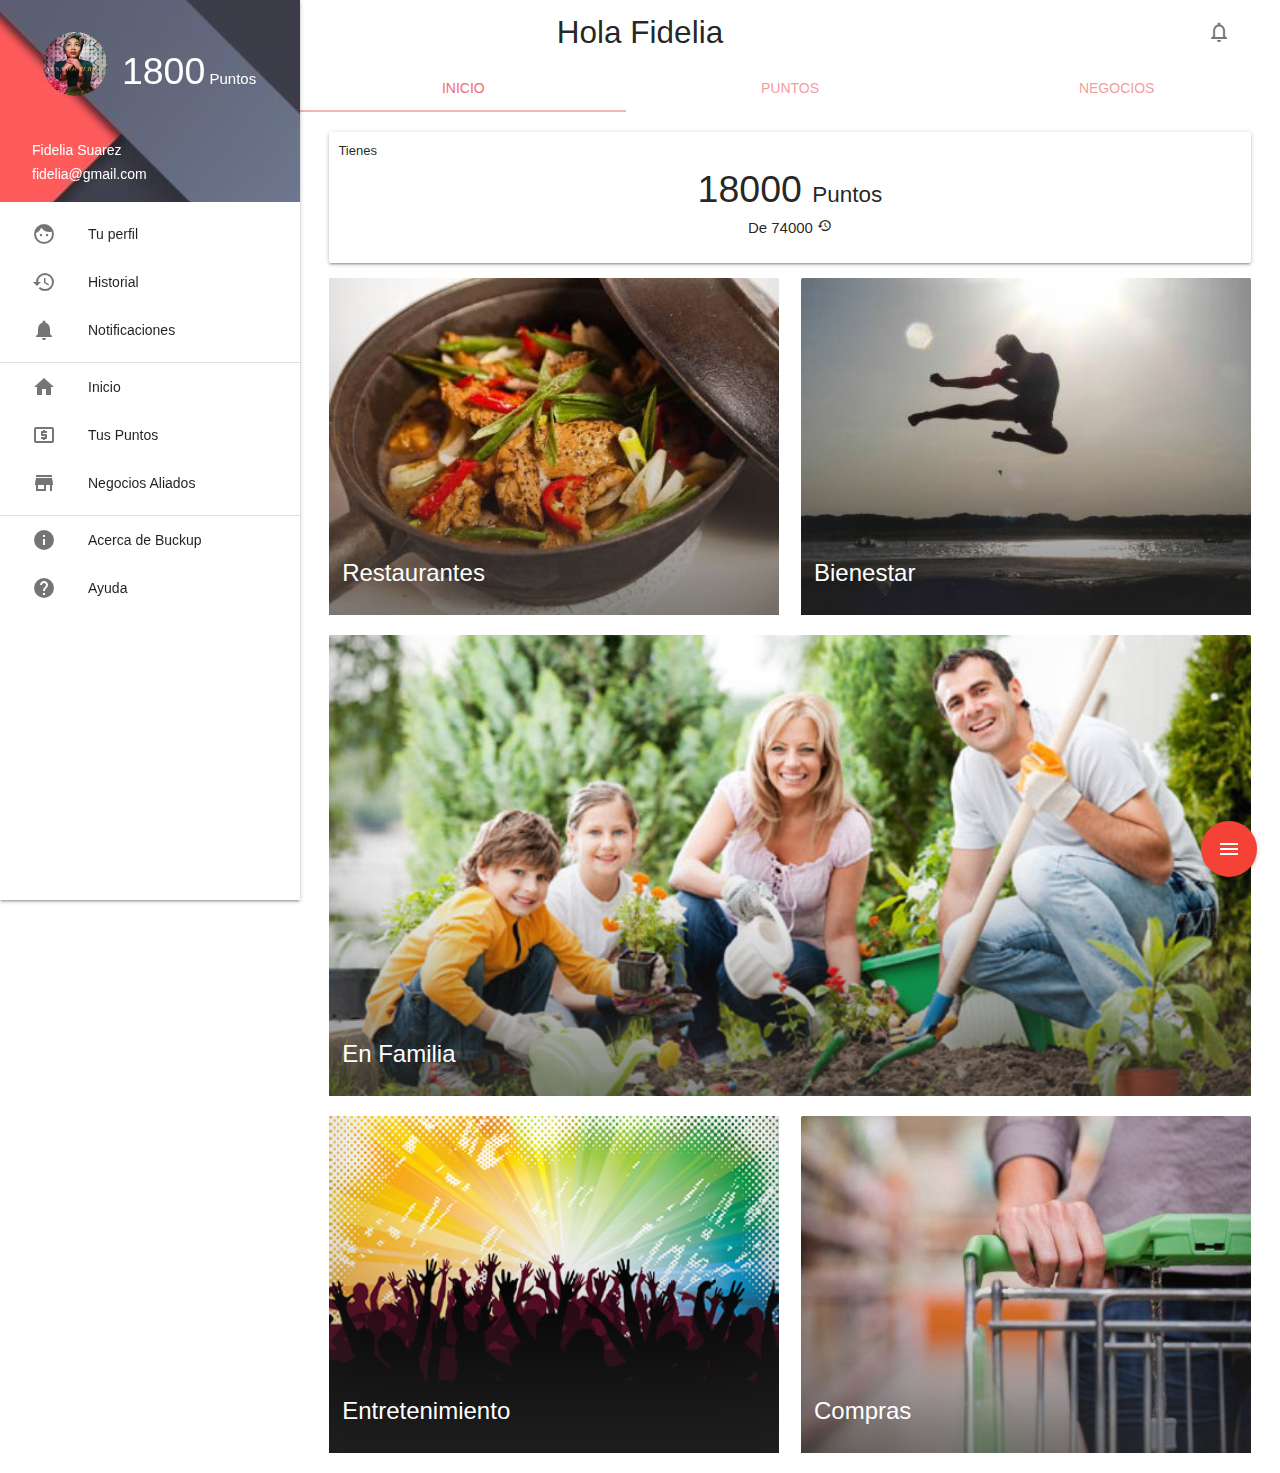
==== index.html @ 0d5fe4e7 "todo" ====
<!doctype html><html lang="es"><head><meta charset="utf-8"><title>Buckup</title><base href="/"><link href="https://fonts.googleapis.com/icon?family=Material+Icons" rel="stylesheet"><!--Import materialize.css--><!--Let browser know website is optimized for mobile--><meta name="viewport" content="width=device-width,initial-scale=1"/><link rel="icon" type="image/x-icon" href="favicon.ico"><link rel="stylesheet" href="assets/css/styles.css"><meta name="theme-color" content="#29B6F6"><link rel="manifest" href="manifest.json"><link href="styles.42988850d6da218eee58.bundle.css" rel="stylesheet"/></head><body><app-root></app-root><script type="text/javascript" src="inline.13cd1d77f2d42acf6efc.bundle.js"></script><script type="text/javascript" src="polyfills.61df7d7ec492d95bb0b2.bundle.js"></script><script type="text/javascript" src="scripts.0bc8db1d935ef1b3b585.bundle.js"></script><script type="text/javascript" src="main.8331050ca41c1d70d46a.bundle.js"></script></body></html>
---- assets/css/styles.css ----
/*Makes text unselectable*/
.unselectable {
    -webkit-touch-callout: none;
    -webkit-user-select: none;
    -khtml-user-select: none;
    -moz-user-select: none;
    -ms-user-select: none;
    user-select: none;
}

/*Semantically friendly big text*/
.big-text {
    font-size: 2.5rem;
}
.little-text{
    font-size: 60%;
}
/*moves content for work with the fixed sidenav on large screens*/
 #body-content, main, footer {
    padding-left: 300px;
}
#header-app{
 margin-left: 300px !important;
}
@media only screen and (max-width: 992px) {
   #body-content,
    header,
    main,
    footer {
        padding-left: 0;
    }
    
    #header-app{
        margin-left: 0px !important;
    }
}


/*Removes bottom space, initially for the sidenav photo panel*/
.no-bottom-space{
    margin-bottom: 0;
}

/*makes the title card smaller and a little out of the layout of the card*/
.title-card{
    margin-left: -1rem;
    margin-top: -1rem;
    font-size: small;
    display: block;
}

/*Removes margin*/
#nopadding{
 color:blue;
 background-color: red;
 padding-left: 0;
 padding-right: 0;
}

/*Removes line below indicator*/
#category_selector .indicator{
    height: 0;
}


.tabs .tab a {
  color: rgba(238, 110, 115, 0.3);
    
}

.tabs-content.carousel .carousel-item { height: 100%; }

/* nav ul a,
nav .brand-logo {
  color: #444 !important;
} */
---- styles.42988850d6da218eee58.bundle.css ----
.unselectable{-webkit-touch-callout:none;-webkit-user-select:none;-moz-user-select:none;-ms-user-select:none;user-select:none}.big-text{font-size:2.5rem}.little-text{font-size:60%}#body-content,#p-tabs,footer,header,main{padding-left:300px}#header-app{margin-left:300px!important}@media only screen and (max-width:992px){#body-content,#p-tabs,footer,header,main{padding-left:0}#header-app{margin-left:0!important}}.no-bottom-space{margin-bottom:0}.title-card{margin-left:-1rem;margin-top:-1rem;font-size:small;display:block}.nopadding{padding-left:0!important;padding-right:0!important}#p-tabscategory .indicator{height:0}.tabs .tab a{color:rgba(238,110,115,.3)}.tabs-content.carousel .carousel-item{height:100%}nav .brand-logo,nav ul a{color:#444}.p-widecontainer{padding:0 3%}#p-tabscategory,#p-tabscategory a{height:100px}.p-imageshadow{position:relative;text-align:center}.p-imageshadow:after{box-shadow:inset 0 -20vh 20vh -10vh rgba(50,50,50,.7);bottom:0;content:"";display:block;left:0;height:100%;position:absolute;right:0;top:0;width:100%}.p-imageshadow img{max-width:100%;width:auto}.fixed-action-btn ul>li>span{position:absolute;right:100%;white-space:nowrap;border-radius:5px;background:hsla(0,0%,100%,.9);padding:3px 9px;color:#444;margin-top:4px}/*!
 * Materialize v1.0.0-alpha.2 (http://materializecss.com)
 * Copyright 2014-2017 Materialize
 * MIT License (https://raw.githubusercontent.com/Dogfalo/materialize/master/LICENSE)
 */.materialize-red{background-color:#e51c23!important}.materialize-red-text{color:#e51c23!important}.materialize-red.lighten-5{background-color:#fdeaeb!important}.materialize-red-text.text-lighten-5{color:#fdeaeb!important}.materialize-red.lighten-4{background-color:#f8c1c3!important}.materialize-red-text.text-lighten-4{color:#f8c1c3!important}.materialize-red.lighten-3{background-color:#f3989b!important}.materialize-red-text.text-lighten-3{color:#f3989b!important}.materialize-red.lighten-2{background-color:#ee6e73!important}.materialize-red-text.text-lighten-2{color:#ee6e73!important}.materialize-red.lighten-1{background-color:#ea454b!important}.materialize-red-text.text-lighten-1{color:#ea454b!important}.materialize-red.darken-1{background-color:#d0181e!important}.materialize-red-text.text-darken-1{color:#d0181e!important}.materialize-red.darken-2{background-color:#b9151b!important}.materialize-red-text.text-darken-2{color:#b9151b!important}.materialize-red.darken-3{background-color:#a21318!important}.materialize-red-text.text-darken-3{color:#a21318!important}.materialize-red.darken-4{background-color:#8b1014!important}.materialize-red-text.text-darken-4{color:#8b1014!important}.red{background-color:#f44336!important}.red-text{color:#f44336!important}.red.lighten-5{background-color:#ffebee!important}.red-text.text-lighten-5{color:#ffebee!important}.red.lighten-4{background-color:#ffcdd2!important}.red-text.text-lighten-4{color:#ffcdd2!important}.red.lighten-3{background-color:#ef9a9a!important}.red-text.text-lighten-3{color:#ef9a9a!important}.red.lighten-2{background-color:#e57373!important}.red-text.text-lighten-2{color:#e57373!important}.red.lighten-1{background-color:#ef5350!important}.red-text.text-lighten-1{color:#ef5350!important}.red.darken-1{background-color:#e53935!important}.red-text.text-darken-1{color:#e53935!important}.red.darken-2{background-color:#d32f2f!important}.red-text.text-darken-2{color:#d32f2f!important}.red.darken-3{background-color:#c62828!important}.red-text.text-darken-3{color:#c62828!important}.red.darken-4{background-color:#b71c1c!important}.red-text.text-darken-4{color:#b71c1c!important}.red.accent-1{background-color:#ff8a80!important}.red-text.text-accent-1{color:#ff8a80!important}.red.accent-2{background-color:#ff5252!important}.red-text.text-accent-2{color:#ff5252!important}.red.accent-3{background-color:#ff1744!important}.red-text.text-accent-3{color:#ff1744!important}.red.accent-4{background-color:#d50000!important}.red-text.text-accent-4{color:#d50000!important}.pink{background-color:#e91e63!important}.pink-text{color:#e91e63!important}.pink.lighten-5{background-color:#fce4ec!important}.pink-text.text-lighten-5{color:#fce4ec!important}.pink.lighten-4{background-color:#f8bbd0!important}.pink-text.text-lighten-4{color:#f8bbd0!important}.pink.lighten-3{background-color:#f48fb1!important}.pink-text.text-lighten-3{color:#f48fb1!important}.pink.lighten-2{background-color:#f06292!important}.pink-text.text-lighten-2{color:#f06292!important}.pink.lighten-1{background-color:#ec407a!important}.pink-text.text-lighten-1{color:#ec407a!important}.pink.darken-1{background-color:#d81b60!important}.pink-text.text-darken-1{color:#d81b60!important}.pink.darken-2{background-color:#c2185b!important}.pink-text.text-darken-2{color:#c2185b!important}.pink.darken-3{background-color:#ad1457!important}.pink-text.text-darken-3{color:#ad1457!important}.pink.darken-4{background-color:#880e4f!important}.pink-text.text-darken-4{color:#880e4f!important}.pink.accent-1{background-color:#ff80ab!important}.pink-text.text-accent-1{color:#ff80ab!important}.pink.accent-2{background-color:#ff4081!important}.pink-text.text-accent-2{color:#ff4081!important}.pink.accent-3{background-color:#f50057!important}.pink-text.text-accent-3{color:#f50057!important}.pink.accent-4{background-color:#c51162!important}.pink-text.text-accent-4{color:#c51162!important}.purple{background-color:#9c27b0!important}.purple-text{color:#9c27b0!important}.purple.lighten-5{background-color:#f3e5f5!important}.purple-text.text-lighten-5{color:#f3e5f5!important}.purple.lighten-4{background-color:#e1bee7!important}.purple-text.text-lighten-4{color:#e1bee7!important}.purple.lighten-3{background-color:#ce93d8!important}.purple-text.text-lighten-3{color:#ce93d8!important}.purple.lighten-2{background-color:#ba68c8!important}.purple-text.text-lighten-2{color:#ba68c8!important}.purple.lighten-1{background-color:#ab47bc!important}.purple-text.text-lighten-1{color:#ab47bc!important}.purple.darken-1{background-color:#8e24aa!important}.purple-text.text-darken-1{color:#8e24aa!important}.purple.darken-2{background-color:#7b1fa2!important}.purple-text.text-darken-2{color:#7b1fa2!important}.purple.darken-3{background-color:#6a1b9a!important}.purple-text.text-darken-3{color:#6a1b9a!important}.purple.darken-4{background-color:#4a148c!important}.purple-text.text-darken-4{color:#4a148c!important}.purple.accent-1{background-color:#ea80fc!important}.purple-text.text-accent-1{color:#ea80fc!important}.purple.accent-2{background-color:#e040fb!important}.purple-text.text-accent-2{color:#e040fb!important}.purple.accent-3{background-color:#d500f9!important}.purple-text.text-accent-3{color:#d500f9!important}.purple.accent-4{background-color:#a0f!important}.purple-text.text-accent-4{color:#a0f!important}.deep-purple{background-color:#673ab7!important}.deep-purple-text{color:#673ab7!important}.deep-purple.lighten-5{background-color:#ede7f6!important}.deep-purple-text.text-lighten-5{color:#ede7f6!important}.deep-purple.lighten-4{background-color:#d1c4e9!important}.deep-purple-text.text-lighten-4{color:#d1c4e9!important}.deep-purple.lighten-3{background-color:#b39ddb!important}.deep-purple-text.text-lighten-3{color:#b39ddb!important}.deep-purple.lighten-2{background-color:#9575cd!important}.deep-purple-text.text-lighten-2{color:#9575cd!important}.deep-purple.lighten-1{background-color:#7e57c2!important}.deep-purple-text.text-lighten-1{color:#7e57c2!important}.deep-purple.darken-1{background-color:#5e35b1!important}.deep-purple-text.text-darken-1{color:#5e35b1!important}.deep-purple.darken-2{background-color:#512da8!important}.deep-purple-text.text-darken-2{color:#512da8!important}.deep-purple.darken-3{background-color:#4527a0!important}.deep-purple-text.text-darken-3{color:#4527a0!important}.deep-purple.darken-4{background-color:#311b92!important}.deep-purple-text.text-darken-4{color:#311b92!important}.deep-purple.accent-1{background-color:#b388ff!important}.deep-purple-text.text-accent-1{color:#b388ff!important}.deep-purple.accent-2{background-color:#7c4dff!important}.deep-purple-text.text-accent-2{color:#7c4dff!important}.deep-purple.accent-3{background-color:#651fff!important}.deep-purple-text.text-accent-3{color:#651fff!important}.deep-purple.accent-4{background-color:#6200ea!important}.deep-purple-text.text-accent-4{color:#6200ea!important}.indigo{background-color:#3f51b5!important}.indigo-text{color:#3f51b5!important}.indigo.lighten-5{background-color:#e8eaf6!important}.indigo-text.text-lighten-5{color:#e8eaf6!important}.indigo.lighten-4{background-color:#c5cae9!important}.indigo-text.text-lighten-4{color:#c5cae9!important}.indigo.lighten-3{background-color:#9fa8da!important}.indigo-text.text-lighten-3{color:#9fa8da!important}.indigo.lighten-2{background-color:#7986cb!important}.indigo-text.text-lighten-2{color:#7986cb!important}.indigo.lighten-1{background-color:#5c6bc0!important}.indigo-text.text-lighten-1{color:#5c6bc0!important}.indigo.darken-1{background-color:#3949ab!important}.indigo-text.text-darken-1{color:#3949ab!important}.indigo.darken-2{background-color:#303f9f!important}.indigo-text.text-darken-2{color:#303f9f!important}.indigo.darken-3{background-color:#283593!important}.indigo-text.text-darken-3{color:#283593!important}.indigo.darken-4{background-color:#1a237e!important}.indigo-text.text-darken-4{color:#1a237e!important}.indigo.accent-1{background-color:#8c9eff!important}.indigo-text.text-accent-1{color:#8c9eff!important}.indigo.accent-2{background-color:#536dfe!important}.indigo-text.text-accent-2{color:#536dfe!important}.indigo.accent-3{background-color:#3d5afe!important}.indigo-text.text-accent-3{color:#3d5afe!important}.indigo.accent-4{background-color:#304ffe!important}.indigo-text.text-accent-4{color:#304ffe!important}.blue{background-color:#2196f3!important}.blue-text{color:#2196f3!important}.blue.lighten-5{background-color:#e3f2fd!important}.blue-text.text-lighten-5{color:#e3f2fd!important}.blue.lighten-4{background-color:#bbdefb!important}.blue-text.text-lighten-4{color:#bbdefb!important}.blue.lighten-3{background-color:#90caf9!important}.blue-text.text-lighten-3{color:#90caf9!important}.blue.lighten-2{background-color:#64b5f6!important}.blue-text.text-lighten-2{color:#64b5f6!important}.blue.lighten-1{background-color:#42a5f5!important}.blue-text.text-lighten-1{color:#42a5f5!important}.blue.darken-1{background-color:#1e88e5!important}.blue-text.text-darken-1{color:#1e88e5!important}.blue.darken-2{background-color:#1976d2!important}.blue-text.text-darken-2{color:#1976d2!important}.blue.darken-3{background-color:#1565c0!important}.blue-text.text-darken-3{color:#1565c0!important}.blue.darken-4{background-color:#0d47a1!important}.blue-text.text-darken-4{color:#0d47a1!important}.blue.accent-1{background-color:#82b1ff!important}.blue-text.text-accent-1{color:#82b1ff!important}.blue.accent-2{background-color:#448aff!important}.blue-text.text-accent-2{color:#448aff!important}.blue.accent-3{background-color:#2979ff!important}.blue-text.text-accent-3{color:#2979ff!important}.blue.accent-4{background-color:#2962ff!important}.blue-text.text-accent-4{color:#2962ff!important}.light-blue{background-color:#03a9f4!important}.light-blue-text{color:#03a9f4!important}.light-blue.lighten-5{background-color:#e1f5fe!important}.light-blue-text.text-lighten-5{color:#e1f5fe!important}.light-blue.lighten-4{background-color:#b3e5fc!important}.light-blue-text.text-lighten-4{color:#b3e5fc!important}.light-blue.lighten-3{background-color:#81d4fa!important}.light-blue-text.text-lighten-3{color:#81d4fa!important}.light-blue.lighten-2{background-color:#4fc3f7!important}.light-blue-text.text-lighten-2{color:#4fc3f7!important}.light-blue.lighten-1{background-color:#29b6f6!important}.light-blue-text.text-lighten-1{color:#29b6f6!important}.light-blue.darken-1{background-color:#039be5!important}.light-blue-text.text-darken-1{color:#039be5!important}.light-blue.darken-2{background-color:#0288d1!important}.light-blue-text.text-darken-2{color:#0288d1!important}.light-blue.darken-3{background-color:#0277bd!important}.light-blue-text.text-darken-3{color:#0277bd!important}.light-blue.darken-4{background-color:#01579b!important}.light-blue-text.text-darken-4{color:#01579b!important}.light-blue.accent-1{background-color:#80d8ff!important}.light-blue-text.text-accent-1{color:#80d8ff!important}.light-blue.accent-2{background-color:#40c4ff!important}.light-blue-text.text-accent-2{color:#40c4ff!important}.light-blue.accent-3{background-color:#00b0ff!important}.light-blue-text.text-accent-3{color:#00b0ff!important}.light-blue.accent-4{background-color:#0091ea!important}.light-blue-text.text-accent-4{color:#0091ea!important}.cyan{background-color:#00bcd4!important}.cyan-text{color:#00bcd4!important}.cyan.lighten-5{background-color:#e0f7fa!important}.cyan-text.text-lighten-5{color:#e0f7fa!important}.cyan.lighten-4{background-color:#b2ebf2!important}.cyan-text.text-lighten-4{color:#b2ebf2!important}.cyan.lighten-3{background-color:#80deea!important}.cyan-text.text-lighten-3{color:#80deea!important}.cyan.lighten-2{background-color:#4dd0e1!important}.cyan-text.text-lighten-2{color:#4dd0e1!important}.cyan.lighten-1{background-color:#26c6da!important}.cyan-text.text-lighten-1{color:#26c6da!important}.cyan.darken-1{background-color:#00acc1!important}.cyan-text.text-darken-1{color:#00acc1!important}.cyan.darken-2{background-color:#0097a7!important}.cyan-text.text-darken-2{color:#0097a7!important}.cyan.darken-3{background-color:#00838f!important}.cyan-text.text-darken-3{color:#00838f!important}.cyan.darken-4{background-color:#006064!important}.cyan-text.text-darken-4{color:#006064!important}.cyan.accent-1{background-color:#84ffff!important}.cyan-text.text-accent-1{color:#84ffff!important}.cyan.accent-2{background-color:#18ffff!important}.cyan-text.text-accent-2{color:#18ffff!important}.cyan.accent-3{background-color:#00e5ff!important}.cyan-text.text-accent-3{color:#00e5ff!important}.cyan.accent-4{background-color:#00b8d4!important}.cyan-text.text-accent-4{color:#00b8d4!important}.teal{background-color:#009688!important}.teal-text{color:#009688!important}.teal.lighten-5{background-color:#e0f2f1!important}.teal-text.text-lighten-5{color:#e0f2f1!important}.teal.lighten-4{background-color:#b2dfdb!important}.teal-text.text-lighten-4{color:#b2dfdb!important}.teal.lighten-3{background-color:#80cbc4!important}.teal-text.text-lighten-3{color:#80cbc4!important}.teal.lighten-2{background-color:#4db6ac!important}.teal-text.text-lighten-2{color:#4db6ac!important}.teal.lighten-1{background-color:#26a69a!important}.teal-text.text-lighten-1{color:#26a69a!important}.teal.darken-1{background-color:#00897b!important}.teal-text.text-darken-1{color:#00897b!important}.teal.darken-2{background-color:#00796b!important}.teal-text.text-darken-2{color:#00796b!important}.teal.darken-3{background-color:#00695c!important}.teal-text.text-darken-3{color:#00695c!important}.teal.darken-4{background-color:#004d40!important}.teal-text.text-darken-4{color:#004d40!important}.teal.accent-1{background-color:#a7ffeb!important}.teal-text.text-accent-1{color:#a7ffeb!important}.teal.accent-2{background-color:#64ffda!important}.teal-text.text-accent-2{color:#64ffda!important}.teal.accent-3{background-color:#1de9b6!important}.teal-text.text-accent-3{color:#1de9b6!important}.teal.accent-4{background-color:#00bfa5!important}.teal-text.text-accent-4{color:#00bfa5!important}.green{background-color:#4caf50!important}.green-text{color:#4caf50!important}.green.lighten-5{background-color:#e8f5e9!important}.green-text.text-lighten-5{color:#e8f5e9!important}.green.lighten-4{background-color:#c8e6c9!important}.green-text.text-lighten-4{color:#c8e6c9!important}.green.lighten-3{background-color:#a5d6a7!important}.green-text.text-lighten-3{color:#a5d6a7!important}.green.lighten-2{background-color:#81c784!important}.green-text.text-lighten-2{color:#81c784!important}.green.lighten-1{background-color:#66bb6a!important}.green-text.text-lighten-1{color:#66bb6a!important}.green.darken-1{background-color:#43a047!important}.green-text.text-darken-1{color:#43a047!important}.green.darken-2{background-color:#388e3c!important}.green-text.text-darken-2{color:#388e3c!important}.green.darken-3{background-color:#2e7d32!important}.green-text.text-darken-3{color:#2e7d32!important}.green.darken-4{background-color:#1b5e20!important}.green-text.text-darken-4{color:#1b5e20!important}.green.accent-1{background-color:#b9f6ca!important}.green-text.text-accent-1{color:#b9f6ca!important}.green.accent-2{background-color:#69f0ae!important}.green-text.text-accent-2{color:#69f0ae!important}.green.accent-3{background-color:#00e676!important}.green-text.text-accent-3{color:#00e676!important}.green.accent-4{background-color:#00c853!important}.green-text.text-accent-4{color:#00c853!important}.light-green{background-color:#8bc34a!important}.light-green-text{color:#8bc34a!important}.light-green.lighten-5{background-color:#f1f8e9!important}.light-green-text.text-lighten-5{color:#f1f8e9!important}.light-green.lighten-4{background-color:#dcedc8!important}.light-green-text.text-lighten-4{color:#dcedc8!important}.light-green.lighten-3{background-color:#c5e1a5!important}.light-green-text.text-lighten-3{color:#c5e1a5!important}.light-green.lighten-2{background-color:#aed581!important}.light-green-text.text-lighten-2{color:#aed581!important}.light-green.lighten-1{background-color:#9ccc65!important}.light-green-text.text-lighten-1{color:#9ccc65!important}.light-green.darken-1{background-color:#7cb342!important}.light-green-text.text-darken-1{color:#7cb342!important}.light-green.darken-2{background-color:#689f38!important}.light-green-text.text-darken-2{color:#689f38!important}.light-green.darken-3{background-color:#558b2f!important}.light-green-text.text-darken-3{color:#558b2f!important}.light-green.darken-4{background-color:#33691e!important}.light-green-text.text-darken-4{color:#33691e!important}.light-green.accent-1{background-color:#ccff90!important}.light-green-text.text-accent-1{color:#ccff90!important}.light-green.accent-2{background-color:#b2ff59!important}.light-green-text.text-accent-2{color:#b2ff59!important}.light-green.accent-3{background-color:#76ff03!important}.light-green-text.text-accent-3{color:#76ff03!important}.light-green.accent-4{background-color:#64dd17!important}.light-green-text.text-accent-4{color:#64dd17!important}.lime{background-color:#cddc39!important}.lime-text{color:#cddc39!important}.lime.lighten-5{background-color:#f9fbe7!important}.lime-text.text-lighten-5{color:#f9fbe7!important}.lime.lighten-4{background-color:#f0f4c3!important}.lime-text.text-lighten-4{color:#f0f4c3!important}.lime.lighten-3{background-color:#e6ee9c!important}.lime-text.text-lighten-3{color:#e6ee9c!important}.lime.lighten-2{background-color:#dce775!important}.lime-text.text-lighten-2{color:#dce775!important}.lime.lighten-1{background-color:#d4e157!important}.lime-text.text-lighten-1{color:#d4e157!important}.lime.darken-1{background-color:#c0ca33!important}.lime-text.text-darken-1{color:#c0ca33!important}.lime.darken-2{background-color:#afb42b!important}.lime-text.text-darken-2{color:#afb42b!important}.lime.darken-3{background-color:#9e9d24!important}.lime-text.text-darken-3{color:#9e9d24!important}.lime.darken-4{background-color:#827717!important}.lime-text.text-darken-4{color:#827717!important}.lime.accent-1{background-color:#f4ff81!important}.lime-text.text-accent-1{color:#f4ff81!important}.lime.accent-2{background-color:#eeff41!important}.lime-text.text-accent-2{color:#eeff41!important}.lime.accent-3{background-color:#c6ff00!important}.lime-text.text-accent-3{color:#c6ff00!important}.lime.accent-4{background-color:#aeea00!important}.lime-text.text-accent-4{color:#aeea00!important}.yellow{background-color:#ffeb3b!important}.yellow-text{color:#ffeb3b!important}.yellow.lighten-5{background-color:#fffde7!important}.yellow-text.text-lighten-5{color:#fffde7!important}.yellow.lighten-4{background-color:#fff9c4!important}.yellow-text.text-lighten-4{color:#fff9c4!important}.yellow.lighten-3{background-color:#fff59d!important}.yellow-text.text-lighten-3{color:#fff59d!important}.yellow.lighten-2{background-color:#fff176!important}.yellow-text.text-lighten-2{color:#fff176!important}.yellow.lighten-1{background-color:#ffee58!important}.yellow-text.text-lighten-1{color:#ffee58!important}.yellow.darken-1{background-color:#fdd835!important}.yellow-text.text-darken-1{color:#fdd835!important}.yellow.darken-2{background-color:#fbc02d!important}.yellow-text.text-darken-2{color:#fbc02d!important}.yellow.darken-3{background-color:#f9a825!important}.yellow-text.text-darken-3{color:#f9a825!important}.yellow.darken-4{background-color:#f57f17!important}.yellow-text.text-darken-4{color:#f57f17!important}.yellow.accent-1{background-color:#ffff8d!important}.yellow-text.text-accent-1{color:#ffff8d!important}.yellow.accent-2{background-color:#ff0!important}.yellow-text.text-accent-2{color:#ff0!important}.yellow.accent-3{background-color:#ffea00!important}.yellow-text.text-accent-3{color:#ffea00!important}.yellow.accent-4{background-color:#ffd600!important}.yellow-text.text-accent-4{color:#ffd600!important}.amber{background-color:#ffc107!important}.amber-text{color:#ffc107!important}.amber.lighten-5{background-color:#fff8e1!important}.amber-text.text-lighten-5{color:#fff8e1!important}.amber.lighten-4{background-color:#ffecb3!important}.amber-text.text-lighten-4{color:#ffecb3!important}.amber.lighten-3{background-color:#ffe082!important}.amber-text.text-lighten-3{color:#ffe082!important}.amber.lighten-2{background-color:#ffd54f!important}.amber-text.text-lighten-2{color:#ffd54f!important}.amber.lighten-1{background-color:#ffca28!important}.amber-text.text-lighten-1{color:#ffca28!important}.amber.darken-1{background-color:#ffb300!important}.amber-text.text-darken-1{color:#ffb300!important}.amber.darken-2{background-color:#ffa000!important}.amber-text.text-darken-2{color:#ffa000!important}.amber.darken-3{background-color:#ff8f00!important}.amber-text.text-darken-3{color:#ff8f00!important}.amber.darken-4{background-color:#ff6f00!important}.amber-text.text-darken-4{color:#ff6f00!important}.amber.accent-1{background-color:#ffe57f!important}.amber-text.text-accent-1{color:#ffe57f!important}.amber.accent-2{background-color:#ffd740!important}.amber-text.text-accent-2{color:#ffd740!important}.amber.accent-3{background-color:#ffc400!important}.amber-text.text-accent-3{color:#ffc400!important}.amber.accent-4{background-color:#ffab00!important}.amber-text.text-accent-4{color:#ffab00!important}.orange{background-color:#ff9800!important}.orange-text{color:#ff9800!important}.orange.lighten-5{background-color:#fff3e0!important}.orange-text.text-lighten-5{color:#fff3e0!important}.orange.lighten-4{background-color:#ffe0b2!important}.orange-text.text-lighten-4{color:#ffe0b2!important}.orange.lighten-3{background-color:#ffcc80!important}.orange-text.text-lighten-3{color:#ffcc80!important}.orange.lighten-2{background-color:#ffb74d!important}.orange-text.text-lighten-2{color:#ffb74d!important}.orange.lighten-1{background-color:#ffa726!important}.orange-text.text-lighten-1{color:#ffa726!important}.orange.darken-1{background-color:#fb8c00!important}.orange-text.text-darken-1{color:#fb8c00!important}.orange.darken-2{background-color:#f57c00!important}.orange-text.text-darken-2{color:#f57c00!important}.orange.darken-3{background-color:#ef6c00!important}.orange-text.text-darken-3{color:#ef6c00!important}.orange.darken-4{background-color:#e65100!important}.orange-text.text-darken-4{color:#e65100!important}.orange.accent-1{background-color:#ffd180!important}.orange-text.text-accent-1{color:#ffd180!important}.orange.accent-2{background-color:#ffab40!important}.orange-text.text-accent-2{color:#ffab40!important}.orange.accent-3{background-color:#ff9100!important}.orange-text.text-accent-3{color:#ff9100!important}.orange.accent-4{background-color:#ff6d00!important}.orange-text.text-accent-4{color:#ff6d00!important}.deep-orange{background-color:#ff5722!important}.deep-orange-text{color:#ff5722!important}.deep-orange.lighten-5{background-color:#fbe9e7!important}.deep-orange-text.text-lighten-5{color:#fbe9e7!important}.deep-orange.lighten-4{background-color:#ffccbc!important}.deep-orange-text.text-lighten-4{color:#ffccbc!important}.deep-orange.lighten-3{background-color:#ffab91!important}.deep-orange-text.text-lighten-3{color:#ffab91!important}.deep-orange.lighten-2{background-color:#ff8a65!important}.deep-orange-text.text-lighten-2{color:#ff8a65!important}.deep-orange.lighten-1{background-color:#ff7043!important}.deep-orange-text.text-lighten-1{color:#ff7043!important}.deep-orange.darken-1{background-color:#f4511e!important}.deep-orange-text.text-darken-1{color:#f4511e!important}.deep-orange.darken-2{background-color:#e64a19!important}.deep-orange-text.text-darken-2{color:#e64a19!important}.deep-orange.darken-3{background-color:#d84315!important}.deep-orange-text.text-darken-3{color:#d84315!important}.deep-orange.darken-4{background-color:#bf360c!important}.deep-orange-text.text-darken-4{color:#bf360c!important}.deep-orange.accent-1{background-color:#ff9e80!important}.deep-orange-text.text-accent-1{color:#ff9e80!important}.deep-orange.accent-2{background-color:#ff6e40!important}.deep-orange-text.text-accent-2{color:#ff6e40!important}.deep-orange.accent-3{background-color:#ff3d00!important}.deep-orange-text.text-accent-3{color:#ff3d00!important}.deep-orange.accent-4{background-color:#dd2c00!important}.deep-orange-text.text-accent-4{color:#dd2c00!important}.brown{background-color:#795548!important}.brown-text{color:#795548!important}.brown.lighten-5{background-color:#efebe9!important}.brown-text.text-lighten-5{color:#efebe9!important}.brown.lighten-4{background-color:#d7ccc8!important}.brown-text.text-lighten-4{color:#d7ccc8!important}.brown.lighten-3{background-color:#bcaaa4!important}.brown-text.text-lighten-3{color:#bcaaa4!important}.brown.lighten-2{background-color:#a1887f!important}.brown-text.text-lighten-2{color:#a1887f!important}.brown.lighten-1{background-color:#8d6e63!important}.brown-text.text-lighten-1{color:#8d6e63!important}.brown.darken-1{background-color:#6d4c41!important}.brown-text.text-darken-1{color:#6d4c41!important}.brown.darken-2{background-color:#5d4037!important}.brown-text.text-darken-2{color:#5d4037!important}.brown.darken-3{background-color:#4e342e!important}.brown-text.text-darken-3{color:#4e342e!important}.brown.darken-4{background-color:#3e2723!important}.brown-text.text-darken-4{color:#3e2723!important}.blue-grey{background-color:#607d8b!important}.blue-grey-text{color:#607d8b!important}.blue-grey.lighten-5{background-color:#eceff1!important}.blue-grey-text.text-lighten-5{color:#eceff1!important}.blue-grey.lighten-4{background-color:#cfd8dc!important}.blue-grey-text.text-lighten-4{color:#cfd8dc!important}.blue-grey.lighten-3{background-color:#b0bec5!important}.blue-grey-text.text-lighten-3{color:#b0bec5!important}.blue-grey.lighten-2{background-color:#90a4ae!important}.blue-grey-text.text-lighten-2{color:#90a4ae!important}.blue-grey.lighten-1{background-color:#78909c!important}.blue-grey-text.text-lighten-1{color:#78909c!important}.blue-grey.darken-1{background-color:#546e7a!important}.blue-grey-text.text-darken-1{color:#546e7a!important}.blue-grey.darken-2{background-color:#455a64!important}.blue-grey-text.text-darken-2{color:#455a64!important}.blue-grey.darken-3{background-color:#37474f!important}.blue-grey-text.text-darken-3{color:#37474f!important}.blue-grey.darken-4{background-color:#263238!important}.blue-grey-text.text-darken-4{color:#263238!important}.grey{background-color:#9e9e9e!important}.grey-text{color:#9e9e9e!important}.grey.lighten-5{background-color:#fafafa!important}.grey-text.text-lighten-5{color:#fafafa!important}.grey.lighten-4{background-color:#f5f5f5!important}.grey-text.text-lighten-4{color:#f5f5f5!important}.grey.lighten-3{background-color:#eee!important}.grey-text.text-lighten-3{color:#eee!important}.grey.lighten-2{background-color:#e0e0e0!important}.grey-text.text-lighten-2{color:#e0e0e0!important}.grey.lighten-1{background-color:#bdbdbd!important}.grey-text.text-lighten-1{color:#bdbdbd!important}.grey.darken-1{background-color:#757575!important}.grey-text.text-darken-1{color:#757575!important}.grey.darken-2{background-color:#616161!important}.grey-text.text-darken-2{color:#616161!important}.grey.darken-3{background-color:#424242!important}.grey-text.text-darken-3{color:#424242!important}.grey.darken-4{background-color:#212121!important}.grey-text.text-darken-4{color:#212121!important}.black{background-color:#000!important}.black-text{color:#000!important}.white{background-color:#fff!important}.white-text{color:#fff!important}.transparent{background-color:transparent!important}.transparent-text{color:transparent!important}

/*! normalize.css v7.0.0 | MIT License | github.com/necolas/normalize.css */html{line-height:1.15;-ms-text-size-adjust:100%;-webkit-text-size-adjust:100%}body{margin:0}article,aside,footer,header,nav,section{display:block}h1{font-size:2em;margin:.67em 0}figcaption,figure,main{display:block}figure{margin:1em 40px}hr{box-sizing:content-box;height:0;overflow:visible}pre{font-family:monospace,monospace;font-size:1em}a{background-color:transparent;-webkit-text-decoration-skip:objects}abbr[title]{border-bottom:none;text-decoration:underline;text-decoration:underline dotted}b,strong{font-weight:inherit;font-weight:bolder}code,kbd,samp{font-family:monospace,monospace;font-size:1em}dfn{font-style:italic}mark{background-color:#ff0;color:#000}small{font-size:80%}sub,sup{font-size:75%;line-height:0;position:relative;vertical-align:baseline}sub{bottom:-.25em}sup{top:-.5em}audio,video{display:inline-block}audio:not([controls]){display:none;height:0}img{border-style:none}svg:not(:root){overflow:hidden}button,input,optgroup,select,textarea{font-family:sans-serif;font-size:100%;line-height:1.15;margin:0}button,input{overflow:visible}button,select{text-transform:none}[type=reset],[type=submit],button,html [type=button]{-webkit-appearance:button}[type=button]::-moz-focus-inner,[type=reset]::-moz-focus-inner,[type=submit]::-moz-focus-inner,button::-moz-focus-inner{border-style:none;padding:0}[type=button]:-moz-focusring,[type=reset]:-moz-focusring,[type=submit]:-moz-focusring,button:-moz-focusring{outline:1px dotted ButtonText}fieldset{padding:.35em .75em .625em}legend{box-sizing:border-box;color:inherit;display:table;max-width:100%;padding:0;white-space:normal}progress{display:inline-block;vertical-align:baseline}textarea{overflow:auto}[type=checkbox],[type=radio]{box-sizing:border-box;padding:0}[type=number]::-webkit-inner-spin-button,[type=number]::-webkit-outer-spin-button{height:auto}[type=search]{-webkit-appearance:textfield;outline-offset:-2px}[type=search]::-webkit-search-cancel-button,[type=search]::-webkit-search-decoration{-webkit-appearance:none}::-webkit-file-upload-button{-webkit-appearance:button;font:inherit}details,menu{display:block}summary{display:list-item}canvas{display:inline-block}[hidden],template{display:none}html{box-sizing:border-box}*,:after,:before{box-sizing:inherit}button,input,optgroup,select,textarea{font-family:-apple-system,BlinkMacSystemFont,Segoe UI,Roboto,Oxygen-Sans,Ubuntu,Cantarell,Helvetica Neue,sans-serif}ul:not(.browser-default){padding-left:0;list-style-type:none}ul:not(.browser-default)>li{list-style-type:none}a{color:#039be5;-webkit-tap-highlight-color:transparent}.valign-wrapper{display:-webkit-box;display:-ms-flexbox;display:flex;-webkit-box-align:center;-ms-flex-align:center;align-items:center}.clearfix{clear:both}.z-depth-0{box-shadow:none!important}.btn,.btn-floating,.btn-large,.card,.card-panel,.collapsible,.dropdown-content,.sidenav,.toast,.z-depth-1,nav{box-shadow:0 2px 2px 0 rgba(0,0,0,.14),0 3px 1px -2px rgba(0,0,0,.12),0 1px 5px 0 rgba(0,0,0,.2)}.btn-floating:hover,.btn-large:hover,.btn:hover,.z-depth-1-half{box-shadow:0 3px 3px 0 rgba(0,0,0,.14),0 1px 7px 0 rgba(0,0,0,.12),0 3px 1px -1px rgba(0,0,0,.2)}.z-depth-2{box-shadow:0 4px 5px 0 rgba(0,0,0,.14),0 1px 10px 0 rgba(0,0,0,.12),0 2px 4px -1px rgba(0,0,0,.3)}.z-depth-3{box-shadow:0 8px 17px 2px rgba(0,0,0,.14),0 3px 14px 2px rgba(0,0,0,.12),0 5px 5px -3px rgba(0,0,0,.2)}.z-depth-4{box-shadow:0 16px 24px 2px rgba(0,0,0,.14),0 6px 30px 5px rgba(0,0,0,.12),0 8px 10px -7px rgba(0,0,0,.2)}.modal,.z-depth-5{box-shadow:0 24px 38px 3px rgba(0,0,0,.14),0 9px 46px 8px rgba(0,0,0,.12),0 11px 15px -7px rgba(0,0,0,.2)}.hoverable{transition:box-shadow .25s}.hoverable:hover{box-shadow:0 8px 17px 0 rgba(0,0,0,.2),0 6px 20px 0 rgba(0,0,0,.19)}.divider{height:1px;overflow:hidden;background-color:#e0e0e0}blockquote{margin:20px 0;padding-left:1.5rem;border-left:5px solid #ee6e73}i{line-height:inherit}i.left{float:left;margin-right:15px}i.right{float:right;margin-left:15px}i.tiny{font-size:1rem}i.small{font-size:2rem}i.medium{font-size:4rem}i.large{font-size:6rem}img.responsive-img,video.responsive-video{max-width:100%;height:auto}.pagination li{display:inline-block;border-radius:2px;text-align:center;vertical-align:top;height:30px}.pagination li a{color:#444;display:inline-block;font-size:1.2rem;padding:0 10px;line-height:30px}.pagination li.active a{color:#fff}.pagination li.active{background-color:#ee6e73}.pagination li.disabled a{cursor:default;color:#999}.pagination li i{font-size:2rem}.pagination li.pages ul li{display:inline-block;float:none}@media only screen and (max-width:992px){.pagination{width:100%}.pagination li.next,.pagination li.prev{width:10%}.pagination li.pages{width:80%;overflow:hidden;white-space:nowrap}}.breadcrumb{font-size:18px;color:hsla(0,0%,100%,.7)}.breadcrumb [class*=mdi-],.breadcrumb [class^=mdi-],.breadcrumb i,.breadcrumb i.material-icons{display:inline-block;float:left;font-size:24px}.breadcrumb:before{content:"\E5CC";color:hsla(0,0%,100%,.7);vertical-align:top;display:inline-block;font-family:Material Icons;font-weight:400;font-style:normal;font-size:25px;margin:0 10px 0 8px;-webkit-font-smoothing:antialiased}.breadcrumb:first-child:before{display:none}.breadcrumb:last-child{color:#fff}.parallax-container{position:relative;overflow:hidden;height:500px}.parallax-container .parallax{position:absolute;top:0;left:0;right:0;bottom:0;z-index:-1}.parallax-container .parallax img{opacity:0;position:absolute;left:50%;bottom:0;min-width:100%;min-height:100%;-webkit-transform:translateZ(0);transform:translateZ(0);-webkit-transform:translateX(-50%);transform:translateX(-50%)}.pin-bottom,.pin-top{position:relative}.pinned{position:fixed!important}.fade-in,ul.staggered-list li{opacity:0}.fade-in{-webkit-transform-origin:0 50%;transform-origin:0 50%}@media only screen and (max-width:600px){.hide-on-small-and-down,.hide-on-small-only{display:none!important}}@media only screen and (max-width:992px){.hide-on-med-and-down{display:none!important}}@media only screen and (min-width:601px){.hide-on-med-and-up{display:none!important}}@media only screen and (min-width:600px) and (max-width:992px){.hide-on-med-only{display:none!important}}@media only screen and (min-width:993px){.hide-on-large-only{display:none!important}}@media only screen and (min-width:993px){.show-on-large{display:block!important}}@media only screen and (min-width:600px) and (max-width:992px){.show-on-medium{display:block!important}}@media only screen and (max-width:600px){.show-on-small{display:block!important}}@media only screen and (min-width:601px){.show-on-medium-and-up{display:block!important}}@media only screen and (max-width:992px){.show-on-medium-and-down{display:block!important}}@media only screen and (max-width:600px){.center-on-small-only{text-align:center}}.page-footer{padding-top:20px;color:#fff;background-color:#ee6e73}.page-footer .footer-copyright{overflow:hidden;min-height:50px;display:-webkit-box;display:-ms-flexbox;display:flex;-webkit-box-align:center;-ms-flex-align:center;align-items:center;-webkit-box-pack:justify;-ms-flex-pack:justify;justify-content:space-between;padding:10px 0;color:hsla(0,0%,100%,.8);background-color:rgba(51,51,51,.08)}table,td,th{border:none}table{width:100%;display:table;border-collapse:collapse;border-spacing:0}table.bordered>tbody>tr,table.bordered>thead>tr{border-bottom:1px solid rgba(0,0,0,.12)}table.striped tr{border-bottom:none}table.striped>tbody>tr:nth-child(odd){background-color:hsla(0,0%,95%,.5)}table.striped>tbody>tr>td{border-radius:0}table.highlight>tbody>tr{transition:background-color .25s ease}table.highlight>tbody>tr:hover{background-color:hsla(0,0%,95%,.5)}table.centered tbody tr td,table.centered thead tr th{text-align:center}tr{border-bottom:1px solid rgba(0,0,0,.12)}td,th{padding:15px 5px;display:table-cell;text-align:left;vertical-align:middle;border-radius:2px}@media only screen and (max-width:992px){table.responsive-table{width:100%;border-collapse:collapse;border-spacing:0;display:block;position:relative}table.responsive-table td:empty:before{content:"\A0"}table.responsive-table td,table.responsive-table th{margin:0;vertical-align:top}table.responsive-table th{text-align:left}table.responsive-table thead{display:block;float:left}table.responsive-table thead tr{display:block;padding:0 10px 0 0}table.responsive-table thead tr th:before{content:"\A0"}table.responsive-table tbody{display:block;width:auto;position:relative;overflow-x:auto;white-space:nowrap}table.responsive-table tbody tr{display:inline-block;vertical-align:top}table.responsive-table th{display:block;text-align:right}table.responsive-table td{display:block;min-height:1.25em;text-align:left}table.responsive-table tr{padding:0 10px}table.responsive-table thead{border:0;border-right:1px solid rgba(0,0,0,.12)}table.responsive-table.bordered th{border-bottom:0;border-left:0}table.responsive-table.bordered td{border-left:0;border-right:0;border-bottom:0}table.responsive-table.bordered tr{border:0}table.responsive-table.bordered tbody tr{border-right:1px solid rgba(0,0,0,.12)}}.collection{margin:.5rem 0 1rem 0;border:1px solid #e0e0e0;border-radius:2px;overflow:hidden;position:relative}.collection .collection-item{background-color:#fff;line-height:1.5rem;padding:10px 20px;margin:0;border-bottom:1px solid #e0e0e0}.collection .collection-item.avatar{min-height:84px;padding-left:72px;position:relative}.collection .collection-item.avatar:not(.circle-clipper)>.circle,.collection .collection-item.avatar :not(.circle-clipper)>.circle{position:absolute;width:42px;height:42px;overflow:hidden;left:15px;display:inline-block;vertical-align:middle}.collection .collection-item.avatar i.circle{font-size:18px;line-height:42px;color:#fff;background-color:#999;text-align:center}.collection .collection-item.avatar .title{font-size:16px}.collection .collection-item.avatar p{margin:0}.collection .collection-item.avatar .secondary-content{position:absolute;top:16px;right:16px}.collection .collection-item:last-child{border-bottom:none}.collection .collection-item.active{background-color:#26a69a;color:#eafaf9}.collection .collection-item.active .secondary-content{color:#fff}.collection a.collection-item{display:block;transition:.25s;color:#26a69a}.collection a.collection-item:not(.active):hover{background-color:#ddd}.collection.with-header .collection-header{background-color:#fff;border-bottom:1px solid #e0e0e0;padding:10px 20px}.collection.with-header .collection-item{padding-left:30px}.collection.with-header .collection-item.avatar{padding-left:72px}.secondary-content{float:right;color:#26a69a}.collapsible .collection{margin:0;border:none}.video-container{position:relative;padding-bottom:56.25%;height:0;overflow:hidden}.video-container embed,.video-container iframe,.video-container object{position:absolute;top:0;left:0;width:100%;height:100%}.progress{position:relative;height:4px;display:block;width:100%;background-color:#acece6;border-radius:2px;margin:.5rem 0 1rem 0;overflow:hidden}.progress .determinate{position:absolute;top:0;left:0;bottom:0;transition:width .3s linear}.progress .determinate,.progress .indeterminate{background-color:#26a69a}.progress .indeterminate:before{-webkit-animation:indeterminate 2.1s cubic-bezier(.65,.815,.735,.395) infinite;animation:indeterminate 2.1s cubic-bezier(.65,.815,.735,.395) infinite}.progress .indeterminate:after,.progress .indeterminate:before{content:"";position:absolute;background-color:inherit;top:0;left:0;bottom:0;will-change:left,right}.progress .indeterminate:after{-webkit-animation:indeterminate-short 2.1s cubic-bezier(.165,.84,.44,1) infinite;animation:indeterminate-short 2.1s cubic-bezier(.165,.84,.44,1) infinite;-webkit-animation-delay:1.15s;animation-delay:1.15s}@-webkit-keyframes indeterminate{0%{left:-35%;right:100%}60%{left:100%;right:-90%}to{left:100%;right:-90%}}@keyframes indeterminate{0%{left:-35%;right:100%}60%{left:100%;right:-90%}to{left:100%;right:-90%}}@-webkit-keyframes indeterminate-short{0%{left:-200%;right:100%}60%{left:107%;right:-8%}to{left:107%;right:-8%}}@keyframes indeterminate-short{0%{left:-200%;right:100%}60%{left:107%;right:-8%}to{left:107%;right:-8%}}.hide{display:none!important}.left-align{text-align:left}.right-align{text-align:right}.center,.center-align{text-align:center}.left{float:left!important}.right{float:right!important}.no-select,input[type=range],input[type=range]+.thumb{-webkit-user-select:none;-moz-user-select:none;-ms-user-select:none;user-select:none}.circle{border-radius:50%}.center-block{display:block;margin-left:auto;margin-right:auto}.truncate{display:block;white-space:nowrap;overflow:hidden;text-overflow:ellipsis}.no-padding{padding:0!important}span.badge{min-width:3rem;padding:0 6px;margin-left:14px;text-align:center;font-size:1rem;line-height:22px;height:22px;color:#757575;float:right;box-sizing:border-box}span.badge.new{font-weight:300;font-size:.8rem;color:#fff;background-color:#26a69a;border-radius:2px}span.badge.new:after{content:" new"}span.badge[data-badge-caption]:after{content:" " attr(data-badge-caption)}nav ul a span.badge{display:inline-block;float:none;margin-left:4px;line-height:22px;height:22px;-webkit-font-smoothing:auto}.collection-item span.badge{margin-top:calc(.75rem - 11px)}.collapsible span.badge{margin-left:auto}.sidenav span.badge{margin-top:13px}.material-icons{text-rendering:optimizeLegibility;-webkit-font-feature-settings:"liga";font-feature-settings:"liga"}.container{margin:0 auto;max-width:1280px;width:90%}@media only screen and (min-width:601px){.container{width:85%}}@media only screen and (min-width:993px){.container{width:70%}}.col .row{margin-left:-.75rem;margin-right:-.75rem}.section{padding-top:1rem;padding-bottom:1rem}.section.no-pad{padding:0}.section.no-pad-bot{padding-bottom:0}.section.no-pad-top{padding-top:0}.row{margin-left:auto;margin-right:auto;margin-bottom:20px}.row:after{content:"";display:table;clear:both}.row .col{float:left;box-sizing:border-box;padding:0 .75rem;min-height:1px}.row .col[class*=pull-],.row .col[class*=push-]{position:relative}.row .col.s1{width:8.3333333333%}.row .col.s1,.row .col.s2{margin-left:auto;left:auto;right:auto}.row .col.s2{width:16.6666666667%}.row .col.s3{width:25%}.row .col.s3,.row .col.s4{margin-left:auto;left:auto;right:auto}.row .col.s4{width:33.3333333333%}.row .col.s5{width:41.6666666667%}.row .col.s5,.row .col.s6{margin-left:auto;left:auto;right:auto}.row .col.s6{width:50%}.row .col.s7{width:58.3333333333%}.row .col.s7,.row .col.s8{margin-left:auto;left:auto;right:auto}.row .col.s8{width:66.6666666667%}.row .col.s9{width:75%}.row .col.s9,.row .col.s10{margin-left:auto;left:auto;right:auto}.row .col.s10{width:83.3333333333%}.row .col.s11{width:91.6666666667%}.row .col.s11,.row .col.s12{margin-left:auto;left:auto;right:auto}.row .col.s12{width:100%}.row .col.offset-s1{margin-left:8.3333333333%}.row .col.pull-s1{right:8.3333333333%}.row .col.push-s1{left:8.3333333333%}.row .col.offset-s2{margin-left:16.6666666667%}.row .col.pull-s2{right:16.6666666667%}.row .col.push-s2{left:16.6666666667%}.row .col.offset-s3{margin-left:25%}.row .col.pull-s3{right:25%}.row .col.push-s3{left:25%}.row .col.offset-s4{margin-left:33.3333333333%}.row .col.pull-s4{right:33.3333333333%}.row .col.push-s4{left:33.3333333333%}.row .col.offset-s5{margin-left:41.6666666667%}.row .col.pull-s5{right:41.6666666667%}.row .col.push-s5{left:41.6666666667%}.row .col.offset-s6{margin-left:50%}.row .col.pull-s6{right:50%}.row .col.push-s6{left:50%}.row .col.offset-s7{margin-left:58.3333333333%}.row .col.pull-s7{right:58.3333333333%}.row .col.push-s7{left:58.3333333333%}.row .col.offset-s8{margin-left:66.6666666667%}.row .col.pull-s8{right:66.6666666667%}.row .col.push-s8{left:66.6666666667%}.row .col.offset-s9{margin-left:75%}.row .col.pull-s9{right:75%}.row .col.push-s9{left:75%}.row .col.offset-s10{margin-left:83.3333333333%}.row .col.pull-s10{right:83.3333333333%}.row .col.push-s10{left:83.3333333333%}.row .col.offset-s11{margin-left:91.6666666667%}.row .col.pull-s11{right:91.6666666667%}.row .col.push-s11{left:91.6666666667%}.row .col.offset-s12{margin-left:100%}.row .col.pull-s12{right:100%}.row .col.push-s12{left:100%}@media only screen and (min-width:601px){.row .col.m1{width:8.3333333333%}.row .col.m1,.row .col.m2{margin-left:auto;left:auto;right:auto}.row .col.m2{width:16.6666666667%}.row .col.m3{width:25%}.row .col.m3,.row .col.m4{margin-left:auto;left:auto;right:auto}.row .col.m4{width:33.3333333333%}.row .col.m5{width:41.6666666667%}.row .col.m5,.row .col.m6{margin-left:auto;left:auto;right:auto}.row .col.m6{width:50%}.row .col.m7{width:58.3333333333%}.row .col.m7,.row .col.m8{margin-left:auto;left:auto;right:auto}.row .col.m8{width:66.6666666667%}.row .col.m9{width:75%}.row .col.m9,.row .col.m10{margin-left:auto;left:auto;right:auto}.row .col.m10{width:83.3333333333%}.row .col.m11{width:91.6666666667%}.row .col.m11,.row .col.m12{margin-left:auto;left:auto;right:auto}.row .col.m12{width:100%}.row .col.offset-m1{margin-left:8.3333333333%}.row .col.pull-m1{right:8.3333333333%}.row .col.push-m1{left:8.3333333333%}.row .col.offset-m2{margin-left:16.6666666667%}.row .col.pull-m2{right:16.6666666667%}.row .col.push-m2{left:16.6666666667%}.row .col.offset-m3{margin-left:25%}.row .col.pull-m3{right:25%}.row .col.push-m3{left:25%}.row .col.offset-m4{margin-left:33.3333333333%}.row .col.pull-m4{right:33.3333333333%}.row .col.push-m4{left:33.3333333333%}.row .col.offset-m5{margin-left:41.6666666667%}.row .col.pull-m5{right:41.6666666667%}.row .col.push-m5{left:41.6666666667%}.row .col.offset-m6{margin-left:50%}.row .col.pull-m6{right:50%}.row .col.push-m6{left:50%}.row .col.offset-m7{margin-left:58.3333333333%}.row .col.pull-m7{right:58.3333333333%}.row .col.push-m7{left:58.3333333333%}.row .col.offset-m8{margin-left:66.6666666667%}.row .col.pull-m8{right:66.6666666667%}.row .col.push-m8{left:66.6666666667%}.row .col.offset-m9{margin-left:75%}.row .col.pull-m9{right:75%}.row .col.push-m9{left:75%}.row .col.offset-m10{margin-left:83.3333333333%}.row .col.pull-m10{right:83.3333333333%}.row .col.push-m10{left:83.3333333333%}.row .col.offset-m11{margin-left:91.6666666667%}.row .col.pull-m11{right:91.6666666667%}.row .col.push-m11{left:91.6666666667%}.row .col.offset-m12{margin-left:100%}.row .col.pull-m12{right:100%}.row .col.push-m12{left:100%}}@media only screen and (min-width:993px){.row .col.l1{width:8.3333333333%}.row .col.l1,.row .col.l2{margin-left:auto;left:auto;right:auto}.row .col.l2{width:16.6666666667%}.row .col.l3{width:25%}.row .col.l3,.row .col.l4{margin-left:auto;left:auto;right:auto}.row .col.l4{width:33.3333333333%}.row .col.l5{width:41.6666666667%}.row .col.l5,.row .col.l6{margin-left:auto;left:auto;right:auto}.row .col.l6{width:50%}.row .col.l7{width:58.3333333333%}.row .col.l7,.row .col.l8{margin-left:auto;left:auto;right:auto}.row .col.l8{width:66.6666666667%}.row .col.l9{width:75%}.row .col.l9,.row .col.l10{margin-left:auto;left:auto;right:auto}.row .col.l10{width:83.3333333333%}.row .col.l11{width:91.6666666667%}.row .col.l11,.row .col.l12{margin-left:auto;left:auto;right:auto}.row .col.l12{width:100%}.row .col.offset-l1{margin-left:8.3333333333%}.row .col.pull-l1{right:8.3333333333%}.row .col.push-l1{left:8.3333333333%}.row .col.offset-l2{margin-left:16.6666666667%}.row .col.pull-l2{right:16.6666666667%}.row .col.push-l2{left:16.6666666667%}.row .col.offset-l3{margin-left:25%}.row .col.pull-l3{right:25%}.row .col.push-l3{left:25%}.row .col.offset-l4{margin-left:33.3333333333%}.row .col.pull-l4{right:33.3333333333%}.row .col.push-l4{left:33.3333333333%}.row .col.offset-l5{margin-left:41.6666666667%}.row .col.pull-l5{right:41.6666666667%}.row .col.push-l5{left:41.6666666667%}.row .col.offset-l6{margin-left:50%}.row .col.pull-l6{right:50%}.row .col.push-l6{left:50%}.row .col.offset-l7{margin-left:58.3333333333%}.row .col.pull-l7{right:58.3333333333%}.row .col.push-l7{left:58.3333333333%}.row .col.offset-l8{margin-left:66.6666666667%}.row .col.pull-l8{right:66.6666666667%}.row .col.push-l8{left:66.6666666667%}.row .col.offset-l9{margin-left:75%}.row .col.pull-l9{right:75%}.row .col.push-l9{left:75%}.row .col.offset-l10{margin-left:83.3333333333%}.row .col.pull-l10{right:83.3333333333%}.row .col.push-l10{left:83.3333333333%}.row .col.offset-l11{margin-left:91.6666666667%}.row .col.pull-l11{right:91.6666666667%}.row .col.push-l11{left:91.6666666667%}.row .col.offset-l12{margin-left:100%}.row .col.pull-l12{right:100%}.row .col.push-l12{left:100%}}@media only screen and (min-width:1201px){.row .col.xl1{width:8.3333333333%}.row .col.xl1,.row .col.xl2{margin-left:auto;left:auto;right:auto}.row .col.xl2{width:16.6666666667%}.row .col.xl3{width:25%}.row .col.xl3,.row .col.xl4{margin-left:auto;left:auto;right:auto}.row .col.xl4{width:33.3333333333%}.row .col.xl5{width:41.6666666667%}.row .col.xl5,.row .col.xl6{margin-left:auto;left:auto;right:auto}.row .col.xl6{width:50%}.row .col.xl7{width:58.3333333333%}.row .col.xl7,.row .col.xl8{margin-left:auto;left:auto;right:auto}.row .col.xl8{width:66.6666666667%}.row .col.xl9{width:75%}.row .col.xl9,.row .col.xl10{margin-left:auto;left:auto;right:auto}.row .col.xl10{width:83.3333333333%}.row .col.xl11{width:91.6666666667%}.row .col.xl11,.row .col.xl12{margin-left:auto;left:auto;right:auto}.row .col.xl12{width:100%}.row .col.offset-xl1{margin-left:8.3333333333%}.row .col.pull-xl1{right:8.3333333333%}.row .col.push-xl1{left:8.3333333333%}.row .col.offset-xl2{margin-left:16.6666666667%}.row .col.pull-xl2{right:16.6666666667%}.row .col.push-xl2{left:16.6666666667%}.row .col.offset-xl3{margin-left:25%}.row .col.pull-xl3{right:25%}.row .col.push-xl3{left:25%}.row .col.offset-xl4{margin-left:33.3333333333%}.row .col.pull-xl4{right:33.3333333333%}.row .col.push-xl4{left:33.3333333333%}.row .col.offset-xl5{margin-left:41.6666666667%}.row .col.pull-xl5{right:41.6666666667%}.row .col.push-xl5{left:41.6666666667%}.row .col.offset-xl6{margin-left:50%}.row .col.pull-xl6{right:50%}.row .col.push-xl6{left:50%}.row .col.offset-xl7{margin-left:58.3333333333%}.row .col.pull-xl7{right:58.3333333333%}.row .col.push-xl7{left:58.3333333333%}.row .col.offset-xl8{margin-left:66.6666666667%}.row .col.pull-xl8{right:66.6666666667%}.row .col.push-xl8{left:66.6666666667%}.row .col.offset-xl9{margin-left:75%}.row .col.pull-xl9{right:75%}.row .col.push-xl9{left:75%}.row .col.offset-xl10{margin-left:83.3333333333%}.row .col.pull-xl10{right:83.3333333333%}.row .col.push-xl10{left:83.3333333333%}.row .col.offset-xl11{margin-left:91.6666666667%}.row .col.pull-xl11{right:91.6666666667%}.row .col.push-xl11{left:91.6666666667%}.row .col.offset-xl12{margin-left:100%}.row .col.pull-xl12{right:100%}.row .col.push-xl12{left:100%}}nav{color:#fff;background-color:#ee6e73;width:100%;height:56px;line-height:56px}nav.nav-extended{height:auto}nav.nav-extended .nav-wrapper{min-height:56px;height:auto}nav.nav-extended .nav-content{position:relative;line-height:normal}nav a{color:#fff}nav [class*=mdi-],nav [class^=mdi-],nav i,nav i.material-icons{display:block;font-size:24px;height:56px;line-height:56px}nav .nav-wrapper{position:relative;height:100%}@media only screen and (min-width:993px){nav a.sidenav-trigger{display:none}}nav .sidenav-trigger{float:left;position:relative;z-index:1;height:56px;margin:0 18px}nav .sidenav-trigger i{height:56px;line-height:56px}nav .brand-logo{position:absolute;color:#fff;display:inline-block;font-size:2.1rem;padding:0}nav .brand-logo.center{left:50%;-webkit-transform:translateX(-50%);transform:translateX(-50%)}@media only screen and (max-width:992px){nav .brand-logo{left:50%;-webkit-transform:translateX(-50%);transform:translateX(-50%)}nav .brand-logo.left,nav .brand-logo.right{padding:0;-webkit-transform:none;transform:none}nav .brand-logo.left{left:.5rem}nav .brand-logo.right{right:.5rem;left:auto}}nav .brand-logo.right{right:.5rem;padding:0}nav .brand-logo [class*=mdi-],nav .brand-logo [class^=mdi-],nav .brand-logo i,nav .brand-logo i.material-icons{float:left;margin-right:15px}nav .nav-title{display:inline-block;font-size:32px;padding:28px 0}nav ul{margin:0}nav ul li{transition:background-color .3s;float:left;padding:0}nav ul li.active{background-color:rgba(0,0,0,.1)}nav ul a{transition:background-color .3s;font-size:1rem;color:#fff;display:block;padding:0 15px;cursor:pointer}nav ul a.btn,nav ul a.btn-flat,nav ul a.btn-floating,nav ul a.btn-large{margin-top:-2px;margin-left:15px;margin-right:15px}nav ul a.btn-flat>.material-icons,nav ul a.btn-floating>.material-icons,nav ul a.btn-large>.material-icons,nav ul a.btn>.material-icons{height:inherit;line-height:inherit}nav ul a:hover{background-color:rgba(0,0,0,.1)}nav ul.left{float:left}nav form{height:100%}nav .input-field{margin:0;height:100%}nav .input-field input{height:100%;font-size:1.2rem;border:none;padding-left:2rem}nav .input-field input:focus,nav .input-field input[type=date]:valid,nav .input-field input[type=email]:valid,nav .input-field input[type=password]:valid,nav .input-field input[type=text]:valid,nav .input-field input[type=url]:valid{border:none;box-shadow:none}nav .input-field label{top:0;left:0}nav .input-field label i{color:hsla(0,0%,100%,.7);transition:color .3s}nav .input-field label.active i{color:#fff}.navbar-fixed{position:relative;height:56px;z-index:997}.navbar-fixed nav{position:fixed}@media only screen and (min-width:601px){nav.nav-extended .nav-wrapper{min-height:64px}nav,nav .nav-wrapper i,nav a.sidenav-trigger,nav a.sidenav-trigger i{height:64px;line-height:64px}.navbar-fixed{height:64px}}a{text-decoration:none}html{line-height:1.5;font-family:-apple-system,BlinkMacSystemFont,Segoe UI,Roboto,Oxygen-Sans,Ubuntu,Cantarell,Helvetica Neue,sans-serif;font-weight:400;color:rgba(0,0,0,.87)}@media only screen and (min-width:0){html{font-size:14px}}@media only screen and (min-width:992px){html{font-size:14.5px}}@media only screen and (min-width:1200px){html{font-size:15px}}h1,h2,h3,h4,h5,h6{font-weight:400;line-height:1.3}h1 a,h2 a,h3 a,h4 a,h5 a,h6 a{font-weight:inherit}h1{font-size:4.2rem;margin:2.8rem 0 1.68rem 0}h1,h2{line-height:110%}h2{font-size:3.56rem;margin:2.3733333333rem 0 1.424rem 0}h3{font-size:2.92rem;margin:1.9466666667rem 0 1.168rem 0}h3,h4{line-height:110%}h4{font-size:2.28rem;margin:1.52rem 0 .912rem 0}h5{font-size:1.64rem;margin:1.0933333333rem 0 .656rem 0}h5,h6{line-height:110%}h6{font-size:1.15rem;margin:.7666666667rem 0 .46rem 0}em{font-style:italic}strong{font-weight:500}small{font-size:75%}.light{font-weight:300}.thin{font-weight:200}.flow-text{font-weight:300}@media only screen and (min-width:360px){.flow-text{font-size:1.2rem}}@media only screen and (min-width:390px){.flow-text{font-size:1.224rem}}@media only screen and (min-width:420px){.flow-text{font-size:1.248rem}}@media only screen and (min-width:450px){.flow-text{font-size:1.272rem}}@media only screen and (min-width:480px){.flow-text{font-size:1.296rem}}@media only screen and (min-width:510px){.flow-text{font-size:1.32rem}}@media only screen and (min-width:540px){.flow-text{font-size:1.344rem}}@media only screen and (min-width:570px){.flow-text{font-size:1.368rem}}@media only screen and (min-width:600px){.flow-text{font-size:1.392rem}}@media only screen and (min-width:630px){.flow-text{font-size:1.416rem}}@media only screen and (min-width:660px){.flow-text{font-size:1.44rem}}@media only screen and (min-width:690px){.flow-text{font-size:1.464rem}}@media only screen and (min-width:720px){.flow-text{font-size:1.488rem}}@media only screen and (min-width:750px){.flow-text{font-size:1.512rem}}@media only screen and (min-width:780px){.flow-text{font-size:1.536rem}}@media only screen and (min-width:810px){.flow-text{font-size:1.56rem}}@media only screen and (min-width:840px){.flow-text{font-size:1.584rem}}@media only screen and (min-width:870px){.flow-text{font-size:1.608rem}}@media only screen and (min-width:900px){.flow-text{font-size:1.632rem}}@media only screen and (min-width:930px){.flow-text{font-size:1.656rem}}@media only screen and (min-width:960px){.flow-text{font-size:1.68rem}}@media only screen and (max-width:360px){.flow-text{font-size:1.2rem}}.scale-transition{transition:-webkit-transform .3s cubic-bezier(.53,.01,.36,1.63)!important;transition:transform .3s cubic-bezier(.53,.01,.36,1.63)!important;transition:transform .3s cubic-bezier(.53,.01,.36,1.63),-webkit-transform .3s cubic-bezier(.53,.01,.36,1.63)!important}.scale-transition.scale-out{-webkit-transform:scale(0);transform:scale(0);transition:-webkit-transform .2s!important;transition:transform .2s!important;transition:transform .2s,-webkit-transform .2s!important}.scale-transition.scale-in{-webkit-transform:scale(1);transform:scale(1)}.card-panel{padding:24px}.card,.card-panel{transition:box-shadow .25s;margin:.5rem 0 1rem 0;border-radius:2px;background-color:#fff}.card{position:relative}.card .card-title{font-size:24px;font-weight:300}.card .card-title.activator{cursor:pointer}.card.large,.card.medium,.card.small{position:relative}.card.large .card-image,.card.medium .card-image,.card.small .card-image{max-height:60%;overflow:hidden}.card.large .card-image+.card-content,.card.medium .card-image+.card-content,.card.small .card-image+.card-content{max-height:40%}.card.large .card-content,.card.medium .card-content,.card.small .card-content{max-height:100%;overflow:hidden}.card.large .card-action,.card.medium .card-action,.card.small .card-action{position:absolute;bottom:0;left:0;right:0}.card.small{height:300px}.card.medium{height:400px}.card.large{height:500px}.card.horizontal{display:-webkit-box;display:-ms-flexbox;display:flex}.card.horizontal.large .card-image,.card.horizontal.medium .card-image,.card.horizontal.small .card-image{height:100%;max-height:none;overflow:visible}.card.horizontal.large .card-image img,.card.horizontal.medium .card-image img,.card.horizontal.small .card-image img{height:100%}.card.horizontal .card-image{max-width:50%}.card.horizontal .card-image img{border-radius:2px 0 0 2px;max-width:100%;width:auto}.card.horizontal .card-stacked{display:-webkit-box;display:-ms-flexbox;display:flex;-webkit-box-orient:vertical;-webkit-box-direction:normal;-ms-flex-direction:column;flex-direction:column;-webkit-box-flex:1;-ms-flex:1;flex:1;position:relative}.card.horizontal .card-stacked .card-content{-webkit-box-flex:1;-ms-flex-positive:1;flex-grow:1}.card.sticky-action .card-action{z-index:2}.card.sticky-action .card-reveal{z-index:1;padding-bottom:64px}.card .card-image{position:relative}.card .card-image img{display:block;border-radius:2px 2px 0 0;position:relative;left:0;right:0;top:0;bottom:0;width:100%}.card .card-image .card-title{color:#fff;position:absolute;bottom:0;left:0;max-width:100%;padding:24px}.card .card-content{padding:24px;border-radius:0 0 2px 2px}.card .card-content p{margin:0;color:inherit}.card .card-content .card-title{display:block;line-height:32px;margin-bottom:8px}.card .card-content .card-title i{line-height:32px}.card .card-action{position:relative;background-color:inherit;border-top:1px solid hsla(0,0%,63%,.2);padding:16px 24px}.card .card-action:last-child{border-radius:0 0 2px 2px}.card .card-action a:not(.btn):not(.btn-large):not(.btn-large):not(.btn-floating){color:#ffab40;margin-right:24px;transition:color .3s ease;text-transform:uppercase}.card .card-action a:not(.btn):not(.btn-large):not(.btn-large):not(.btn-floating):hover{color:#ffd8a6}.card .card-reveal{padding:24px;position:absolute;background-color:#fff;width:100%;overflow-y:auto;left:0;top:100%;height:100%;z-index:3;display:none}.card .card-reveal .card-title{cursor:pointer;display:block}#toast-container{display:block;position:fixed;z-index:10000}@media only screen and (max-width:600px){#toast-container{min-width:100%;bottom:0}}@media only screen and (min-width:601px) and (max-width:992px){#toast-container{left:5%;bottom:7%;max-width:90%}}@media only screen and (min-width:993px){#toast-container{top:10%;right:7%;max-width:86%}}.toast{border-radius:2px;top:35px;width:auto;margin-top:10px;position:relative;max-width:100%;height:auto;min-height:48px;line-height:1.5em;word-break:break-all;background-color:#323232;padding:10px 25px;font-size:1.1rem;font-weight:300;color:#fff;display:-webkit-box;display:-ms-flexbox;display:flex;-webkit-box-align:center;-ms-flex-align:center;align-items:center;-webkit-box-pack:justify;-ms-flex-pack:justify;justify-content:space-between;cursor:default}.toast .toast-action{color:#eeff41;font-weight:500;margin-right:-25px;margin-left:3rem}.toast.rounded{border-radius:24px}@media only screen and (max-width:600px){.toast{width:100%;border-radius:0}}.tabs{position:relative;overflow-x:auto;overflow-y:hidden;height:48px;width:100%;background-color:#fff;margin:0 auto;white-space:nowrap}.tabs.tabs-transparent{background-color:transparent}.tabs.tabs-transparent .tab.disabled a,.tabs.tabs-transparent .tab.disabled a:hover,.tabs.tabs-transparent .tab a{color:hsla(0,0%,100%,.7)}.tabs.tabs-transparent .tab a.active,.tabs.tabs-transparent .tab a:hover{color:#fff}.tabs.tabs-transparent .indicator{background-color:#fff}.tabs.tabs-fixed-width{display:-webkit-box;display:-ms-flexbox;display:flex}.tabs.tabs-fixed-width .tab{-webkit-box-flex:1;-ms-flex-positive:1;flex-grow:1}.tabs .tab{display:inline-block;text-align:center;line-height:48px;height:48px;padding:0;margin:0;text-transform:uppercase}.tabs .tab a{color:rgba(238,110,115,.7);display:block;width:100%;height:100%;padding:0 24px;font-size:14px;text-overflow:ellipsis;overflow:hidden;transition:color .28s ease}.tabs .tab a.active,.tabs .tab a:hover{background-color:transparent;color:#ee6e73}.tabs .tab.disabled a,.tabs .tab.disabled a:hover{color:rgba(238,110,115,.4);cursor:default}.tabs .indicator{position:absolute;bottom:0;height:2px;background-color:#f6b2b5;will-change:left,right}@media only screen and (max-width:992px){.tabs{display:-webkit-box;display:-ms-flexbox;display:flex}.tabs .tab{-webkit-box-flex:1;-ms-flex-positive:1;flex-grow:1}.tabs .tab a{padding:0 12px}}.material-tooltip{padding:10px 8px;font-size:1rem;z-index:2000;background-color:transparent;border-radius:2px;color:#fff;min-height:36px;line-height:120%;text-align:center;max-width:calc(100% - 4px);overflow:hidden;left:0;top:0;pointer-events:none}.backdrop,.material-tooltip{opacity:0;position:absolute;visibility:hidden;background-color:#323232}.backdrop{height:7px;width:14px;border-radius:0 0 50% 50%;z-index:-1;-webkit-transform-origin:50% 0;transform-origin:50% 0}.btn,.btn-flat,.btn-large{border:none;border-radius:2px;display:inline-block;height:36px;line-height:36px;padding:0 2rem;text-transform:uppercase;vertical-align:middle;-webkit-tap-highlight-color:transparent}.btn-flat.disabled,.btn-flat:disabled,.btn-flat[disabled],.btn-floating.disabled,.btn-floating:disabled,.btn-floating[disabled],.btn-large.disabled,.btn-large:disabled,.btn-large[disabled],.btn.disabled,.btn:disabled,.btn[disabled],.disabled.btn-large,[disabled].btn-large{pointer-events:none;background-color:#dfdfdf!important;box-shadow:none;color:#9f9f9f!important;cursor:default}.btn-flat.disabled:hover,.btn-flat:disabled:hover,.btn-flat[disabled]:hover,.btn-floating.disabled:hover,.btn-floating:disabled:hover,.btn-floating[disabled]:hover,.btn-large.disabled:hover,.btn-large:disabled:hover,.btn-large[disabled]:hover,.btn.disabled:hover,.btn:disabled:hover,.btn[disabled]:hover,.disabled.btn-large:hover,[disabled].btn-large:hover{background-color:#dfdfdf!important;color:#9f9f9f!important}.btn,.btn-flat,.btn-floating,.btn-large{font-size:1rem;outline:0}.btn-flat i,.btn-floating i,.btn-large i,.btn i{font-size:1.3rem;line-height:inherit}.btn-floating:focus,.btn-large:focus,.btn:focus{background-color:#1d7d74}.btn,.btn-large{text-decoration:none;color:#fff;background-color:#26a69a;text-align:center;letter-spacing:.5px;transition:background-color .2s ease-out;cursor:pointer}.btn-large:hover,.btn:hover{background-color:#2bbbad}.btn-floating{display:inline-block;color:#fff;position:relative;overflow:hidden;z-index:1;width:40px;height:40px;line-height:40px;padding:0;border-radius:50%;transition:background-color .3s;cursor:pointer;vertical-align:middle}.btn-floating,.btn-floating:hover{background-color:#26a69a}.btn-floating:before{border-radius:0}.btn-floating.btn-large{width:56px;height:56px}.btn-floating.btn-large.halfway-fab{bottom:-28px}.btn-floating.btn-large i{line-height:56px}.btn-floating.halfway-fab{position:absolute;right:24px;bottom:-20px}.btn-floating.halfway-fab.left{right:auto;left:24px}.btn-floating i{width:inherit;display:inline-block;text-align:center;color:#fff;font-size:1.6rem;line-height:40px}button.btn-floating{border:none}.fixed-action-btn{position:fixed;right:23px;bottom:23px;padding-top:15px;margin-bottom:0;z-index:997}.fixed-action-btn.active ul{visibility:visible}.fixed-action-btn.direction-left,.fixed-action-btn.direction-right{padding:0 0 0 15px}.fixed-action-btn.direction-left ul,.fixed-action-btn.direction-right ul{text-align:right;right:64px;top:50%;-webkit-transform:translateY(-50%);transform:translateY(-50%);height:100%;left:auto;width:500px}.fixed-action-btn.direction-left ul li,.fixed-action-btn.direction-right ul li{display:inline-block;margin:7.5px 15px 0 0}.fixed-action-btn.direction-right{padding:0 15px 0 0}.fixed-action-btn.direction-right ul{text-align:left;direction:rtl;left:64px;right:auto}.fixed-action-btn.direction-right ul li{margin:7.5px 0 0 15px}.fixed-action-btn.direction-bottom{padding:0 0 15px 0}.fixed-action-btn.direction-bottom ul{top:64px;bottom:auto;display:-webkit-box;display:-ms-flexbox;display:flex;-webkit-box-orient:vertical;-webkit-box-direction:reverse;-ms-flex-direction:column-reverse;flex-direction:column-reverse}.fixed-action-btn.direction-bottom ul li{margin:15px 0 0 0}.fixed-action-btn.toolbar{padding:0;height:56px}.fixed-action-btn.toolbar.active>a i{opacity:0}.fixed-action-btn.toolbar ul{display:-webkit-box;display:-ms-flexbox;display:flex;top:0;bottom:0;z-index:1}.fixed-action-btn.toolbar ul li{-webkit-box-flex:1;-ms-flex:1;flex:1;display:inline-block;margin:0;height:100%;transition:none}.fixed-action-btn.toolbar ul li a{display:block;overflow:hidden;position:relative;width:100%;height:100%;background-color:transparent;box-shadow:none;color:#fff;line-height:56px;z-index:1}.fixed-action-btn.toolbar ul li a i{line-height:inherit}.fixed-action-btn ul{left:0;right:0;text-align:center;position:absolute;bottom:64px;margin:0;visibility:hidden}.fixed-action-btn ul li{margin-bottom:15px}.fixed-action-btn ul a.btn-floating{opacity:0}.fixed-action-btn .fab-backdrop{position:absolute;top:0;left:0;z-index:-1;width:40px;height:40px;background-color:#26a69a;border-radius:50%;-webkit-transform:scale(0);transform:scale(0)}.btn-flat{background-color:transparent;color:#343434;cursor:pointer;transition:background-color .2s}.btn-flat,.btn-flat:focus,.btn-flat:hover{box-shadow:none}.btn-flat:focus{background-color:rgba(0,0,0,.1)}.btn-flat.disabled{background-color:transparent!important;color:#b3b2b2!important;cursor:default}.btn-large{height:54px;line-height:54px}.btn-large i{font-size:1.6rem}.btn-block{display:block}.dropdown-content{background-color:#fff;margin:0;display:none;min-width:100px;overflow-y:auto;opacity:0;position:absolute;z-index:999;-webkit-transform-origin:0 0;transform-origin:0 0}.dropdown-content:focus{outline:0}.dropdown-content li{clear:both;color:rgba(0,0,0,.87);cursor:pointer;min-height:50px;line-height:1.5rem;width:100%;text-align:left}.dropdown-content li.active,.dropdown-content li:hover{background-color:#eee}.dropdown-content li:focus{outline:none;background-color:#dadada}.dropdown-content li.divider{min-height:0;height:1px}.dropdown-content li>a,.dropdown-content li>span{font-size:16px;color:#26a69a;display:block;line-height:22px;padding:14px 16px}.dropdown-content li>span>label{top:1px;left:0;height:18px}.dropdown-content li>a>i{height:inherit;line-height:inherit;float:left;margin:0 24px 0 0;width:24px}.input-field.col .dropdown-content [type=checkbox]+label{top:1px;left:0;height:18px;-webkit-transform:none;transform:none}

/*!
 * Waves v0.6.0
 * http://fian.my.id/Waves
 *
 * Copyright 2014 Alfiana E. Sibuea and other contributors
 * Released under the MIT license
 * https://github.com/fians/Waves/blob/master/LICENSE
 */.waves-effect{position:relative;cursor:pointer;display:inline-block;overflow:hidden;-webkit-user-select:none;-moz-user-select:none;-ms-user-select:none;user-select:none;-webkit-tap-highlight-color:transparent;vertical-align:middle;z-index:1;transition:.3s ease-out}.waves-effect .waves-ripple{position:absolute;border-radius:50%;width:20px;height:20px;margin-top:-10px;margin-left:-10px;opacity:0;background:rgba(0,0,0,.2);transition:all .7s ease-out;transition-property:opacity,-webkit-transform;transition-property:transform,opacity;transition-property:transform,opacity,-webkit-transform;-webkit-transform:scale(0);transform:scale(0);pointer-events:none}.waves-effect.waves-light .waves-ripple{background-color:hsla(0,0%,100%,.45)}.waves-effect.waves-red .waves-ripple{background-color:rgba(244,67,54,.7)}.waves-effect.waves-yellow .waves-ripple{background-color:rgba(255,235,59,.7)}.waves-effect.waves-orange .waves-ripple{background-color:rgba(255,152,0,.7)}.waves-effect.waves-purple .waves-ripple{background-color:rgba(156,39,176,.7)}.waves-effect.waves-green .waves-ripple{background-color:rgba(76,175,80,.7)}.waves-effect.waves-teal .waves-ripple{background-color:rgba(0,150,136,.7)}.waves-effect input[type=button],.waves-effect input[type=reset],.waves-effect input[type=submit]{border:0;font-style:normal;font-size:inherit;text-transform:inherit;background:none}.waves-effect img{position:relative;z-index:-1}.waves-notransition{transition:none!important}.waves-circle{-webkit-transform:translateZ(0);transform:translateZ(0);-webkit-mask-image:-webkit-radial-gradient(circle,#fff 100%,#000 0)}.waves-input-wrapper{border-radius:.2em;vertical-align:bottom}.waves-input-wrapper .waves-button-input{position:relative;top:0;left:0;z-index:1}.waves-circle{text-align:center;width:2.5em;height:2.5em;line-height:2.5em;border-radius:50%;-webkit-mask-image:none}.waves-block{display:block}.waves-effect .waves-ripple{z-index:-1}.modal{display:none;position:fixed;left:0;right:0;background-color:#fafafa;padding:0;max-height:70%;width:55%;margin:auto;overflow-y:auto;border-radius:2px;will-change:top,opacity}@media only screen and (max-width:992px){.modal{width:80%}}.modal h1,.modal h2,.modal h3,.modal h4{margin-top:0}.modal .modal-content{padding:24px}.modal .modal-close{cursor:pointer}.modal .modal-footer{border-radius:0 0 2px 2px;background-color:#fafafa;padding:4px 6px;height:56px;width:100%;text-align:right}.modal .modal-footer .btn,.modal .modal-footer .btn-flat,.modal .modal-footer .btn-large{margin:6px 0}.modal-overlay{position:fixed;z-index:999;top:-25%;left:0;bottom:0;right:0;height:125%;width:100%;background:#000;display:none;will-change:opacity}.modal.modal-fixed-footer{padding:0;height:70%}.modal.modal-fixed-footer .modal-content{position:absolute;height:calc(100% - 56px);max-height:100%;width:100%;overflow-y:auto}.modal.modal-fixed-footer .modal-footer{border-top:1px solid rgba(0,0,0,.1);position:absolute;bottom:0}.modal.bottom-sheet{top:auto;bottom:-100%;margin:0;width:100%;max-height:45%;border-radius:0;will-change:bottom,opacity}.collapsible{border-top:1px solid #ddd;border-right:1px solid #ddd;border-left:1px solid #ddd;margin:.5rem 0 1rem 0}.collapsible-header{display:-webkit-box;display:-ms-flexbox;display:flex;cursor:pointer;-webkit-tap-highlight-color:transparent;line-height:1.5;padding:1rem;background-color:#fff;border-bottom:1px solid #ddd}.collapsible-header i{width:2rem;font-size:1.6rem;display:inline-block;text-align:center;margin-right:1rem}.collapsible-body{display:none;border-bottom:1px solid #ddd;box-sizing:border-box;padding:2rem}.sidenav .collapsible,.sidenav.fixed .collapsible{border:none;box-shadow:none}.sidenav .collapsible li,.sidenav.fixed .collapsible li{padding:0}.sidenav .collapsible-header,.sidenav.fixed .collapsible-header{background-color:transparent;border:none;line-height:inherit;height:inherit;padding:0 16px}.sidenav .collapsible-header:hover,.sidenav.fixed .collapsible-header:hover{background-color:rgba(0,0,0,.05)}.sidenav .collapsible-header i,.sidenav.fixed .collapsible-header i{line-height:inherit}.sidenav .collapsible-body,.sidenav.fixed .collapsible-body{border:0;background-color:#fff}.sidenav .collapsible-body li a,.sidenav.fixed .collapsible-body li a{padding:0 23.5px 0 31px}.collapsible.popout{border:none;box-shadow:none}.collapsible.popout>li{box-shadow:0 2px 5px 0 rgba(0,0,0,.16),0 2px 10px 0 rgba(0,0,0,.12);margin:0 24px;transition:margin .35s cubic-bezier(.25,.46,.45,.94)}.collapsible.popout>li.active{box-shadow:0 5px 11px 0 rgba(0,0,0,.18),0 4px 15px 0 rgba(0,0,0,.15);margin:16px 0}.chip{display:inline-block;height:32px;font-size:13px;font-weight:500;color:rgba(0,0,0,.6);line-height:32px;padding:0 12px;border-radius:16px;background-color:#e4e4e4;margin-bottom:5px;margin-right:5px}.chip:focus{outline:none;background-color:#26a69a;color:#fff}.chip>img{float:left;margin:0 8px 0 -12px;height:32px;width:32px;border-radius:50%}.chip .close{cursor:pointer;float:right;font-size:16px;line-height:32px;padding-left:8px}.chips{border:none;border-bottom:1px solid #9e9e9e;box-shadow:none;margin:0 0 8px 0;min-height:45px;outline:none;transition:all .3s}.chips.focus{border-bottom:1px solid #26a69a;box-shadow:0 1px 0 0 #26a69a}.chips:hover{cursor:text}.chips .input{background:none;border:0;color:rgba(0,0,0,.6);display:inline-block;font-size:1rem;height:3rem;line-height:32px;outline:0;margin:0;padding:0!important;width:120px!important}.chips .input:focus{border:0!important;box-shadow:none!important}.chips .autocomplete-content{margin-top:0;margin-bottom:0}.prefix~.chips{margin-left:3rem;width:92%;width:calc(100% - 3rem)}.chips:empty~label{font-size:.8rem;-webkit-transform:translateY(-140%);transform:translateY(-140%)}.materialboxed{display:block;cursor:zoom-in;position:relative;transition:opacity .4s;-webkit-backface-visibility:hidden}.materialboxed:hover:not(.active){opacity:.8}.materialboxed.active{cursor:zoom-out}#materialbox-overlay{top:0;right:0;background-color:#292929;will-change:opacity}#materialbox-overlay,.materialbox-caption{position:fixed;bottom:0;left:0;z-index:1000}.materialbox-caption{display:none;color:#fff;line-height:50px;width:100%;text-align:center;padding:0 15%;height:50px;-webkit-font-smoothing:antialiased}select:focus{outline:1px solid #c9f3ef}button:focus{outline:none;background-color:#2ab7a9}label{font-size:.8rem;color:#9e9e9e}::-webkit-input-placeholder{color:#d1d1d1}:-ms-input-placeholder{color:#d1d1d1}::placeholder{color:#d1d1d1}input:not([type]),input[type=date]:not(.browser-default),input[type=datetime-local]:not(.browser-default),input[type=datetime]:not(.browser-default),input[type=email]:not(.browser-default),input[type=number]:not(.browser-default),input[type=password]:not(.browser-default),input[type=search]:not(.browser-default),input[type=tel]:not(.browser-default),input[type=text]:not(.browser-default),input[type=time]:not(.browser-default),input[type=url]:not(.browser-default),textarea.materialize-textarea{background-color:transparent;border:none;border-bottom:1px solid #9e9e9e;border-radius:0;outline:none;height:3rem;width:100%;font-size:1rem;margin:0 0 8px 0;padding:0;box-shadow:none;box-sizing:content-box;transition:all .3s}input:not([type]):disabled,input:not([type])[readonly=readonly],input[type=date]:not(.browser-default):disabled,input[type=date]:not(.browser-default)[readonly=readonly],input[type=datetime-local]:not(.browser-default):disabled,input[type=datetime-local]:not(.browser-default)[readonly=readonly],input[type=datetime]:not(.browser-default):disabled,input[type=datetime]:not(.browser-default)[readonly=readonly],input[type=email]:not(.browser-default):disabled,input[type=email]:not(.browser-default)[readonly=readonly],input[type=number]:not(.browser-default):disabled,input[type=number]:not(.browser-default)[readonly=readonly],input[type=password]:not(.browser-default):disabled,input[type=password]:not(.browser-default)[readonly=readonly],input[type=search]:not(.browser-default):disabled,input[type=search]:not(.browser-default)[readonly=readonly],input[type=tel]:not(.browser-default):disabled,input[type=tel]:not(.browser-default)[readonly=readonly],input[type=text]:not(.browser-default):disabled,input[type=text]:not(.browser-default)[readonly=readonly],input[type=time]:not(.browser-default):disabled,input[type=time]:not(.browser-default)[readonly=readonly],input[type=url]:not(.browser-default):disabled,input[type=url]:not(.browser-default)[readonly=readonly],textarea.materialize-textarea:disabled,textarea.materialize-textarea[readonly=readonly]{color:rgba(0,0,0,.42);border-bottom:1px dotted rgba(0,0,0,.42)}input:not([type]):disabled+label,input:not([type])[readonly=readonly]+label,input[type=date]:not(.browser-default):disabled+label,input[type=date]:not(.browser-default)[readonly=readonly]+label,input[type=datetime-local]:not(.browser-default):disabled+label,input[type=datetime-local]:not(.browser-default)[readonly=readonly]+label,input[type=datetime]:not(.browser-default):disabled+label,input[type=datetime]:not(.browser-default)[readonly=readonly]+label,input[type=email]:not(.browser-default):disabled+label,input[type=email]:not(.browser-default)[readonly=readonly]+label,input[type=number]:not(.browser-default):disabled+label,input[type=number]:not(.browser-default)[readonly=readonly]+label,input[type=password]:not(.browser-default):disabled+label,input[type=password]:not(.browser-default)[readonly=readonly]+label,input[type=search]:not(.browser-default):disabled+label,input[type=search]:not(.browser-default)[readonly=readonly]+label,input[type=tel]:not(.browser-default):disabled+label,input[type=tel]:not(.browser-default)[readonly=readonly]+label,input[type=text]:not(.browser-default):disabled+label,input[type=text]:not(.browser-default)[readonly=readonly]+label,input[type=time]:not(.browser-default):disabled+label,input[type=time]:not(.browser-default)[readonly=readonly]+label,input[type=url]:not(.browser-default):disabled+label,input[type=url]:not(.browser-default)[readonly=readonly]+label,textarea.materialize-textarea:disabled+label,textarea.materialize-textarea[readonly=readonly]+label{color:rgba(0,0,0,.42)}input:not([type]):focus:not([readonly]),input[type=date]:not(.browser-default):focus:not([readonly]),input[type=datetime-local]:not(.browser-default):focus:not([readonly]),input[type=datetime]:not(.browser-default):focus:not([readonly]),input[type=email]:not(.browser-default):focus:not([readonly]),input[type=number]:not(.browser-default):focus:not([readonly]),input[type=password]:not(.browser-default):focus:not([readonly]),input[type=search]:not(.browser-default):focus:not([readonly]),input[type=tel]:not(.browser-default):focus:not([readonly]),input[type=text]:not(.browser-default):focus:not([readonly]),input[type=time]:not(.browser-default):focus:not([readonly]),input[type=url]:not(.browser-default):focus:not([readonly]),textarea.materialize-textarea:focus:not([readonly]){border-bottom:1px solid #26a69a;box-shadow:0 1px 0 0 #26a69a}input:not([type]):focus:not([readonly])+label,input[type=date]:not(.browser-default):focus:not([readonly])+label,input[type=datetime-local]:not(.browser-default):focus:not([readonly])+label,input[type=datetime]:not(.browser-default):focus:not([readonly])+label,input[type=email]:not(.browser-default):focus:not([readonly])+label,input[type=number]:not(.browser-default):focus:not([readonly])+label,input[type=password]:not(.browser-default):focus:not([readonly])+label,input[type=search]:not(.browser-default):focus:not([readonly])+label,input[type=tel]:not(.browser-default):focus:not([readonly])+label,input[type=text]:not(.browser-default):focus:not([readonly])+label,input[type=time]:not(.browser-default):focus:not([readonly])+label,input[type=url]:not(.browser-default):focus:not([readonly])+label,textarea.materialize-textarea:focus:not([readonly])+label{color:#26a69a}input:not([type]):focus.valid~label,input[type=date]:not(.browser-default):focus.valid~label,input[type=datetime-local]:not(.browser-default):focus.valid~label,input[type=datetime]:not(.browser-default):focus.valid~label,input[type=email]:not(.browser-default):focus.valid~label,input[type=number]:not(.browser-default):focus.valid~label,input[type=password]:not(.browser-default):focus.valid~label,input[type=search]:not(.browser-default):focus.valid~label,input[type=tel]:not(.browser-default):focus.valid~label,input[type=text]:not(.browser-default):focus.valid~label,input[type=time]:not(.browser-default):focus.valid~label,input[type=url]:not(.browser-default):focus.valid~label,textarea.materialize-textarea:focus.valid~label{color:#4caf50}input:not([type]):focus.invalid~label,input[type=date]:not(.browser-default):focus.invalid~label,input[type=datetime-local]:not(.browser-default):focus.invalid~label,input[type=datetime]:not(.browser-default):focus.invalid~label,input[type=email]:not(.browser-default):focus.invalid~label,input[type=number]:not(.browser-default):focus.invalid~label,input[type=password]:not(.browser-default):focus.invalid~label,input[type=search]:not(.browser-default):focus.invalid~label,input[type=tel]:not(.browser-default):focus.invalid~label,input[type=text]:not(.browser-default):focus.invalid~label,input[type=time]:not(.browser-default):focus.invalid~label,input[type=url]:not(.browser-default):focus.invalid~label,textarea.materialize-textarea:focus.invalid~label{color:#f44336}input:not([type]).validate+label,input[type=date]:not(.browser-default).validate+label,input[type=datetime-local]:not(.browser-default).validate+label,input[type=datetime]:not(.browser-default).validate+label,input[type=email]:not(.browser-default).validate+label,input[type=number]:not(.browser-default).validate+label,input[type=password]:not(.browser-default).validate+label,input[type=search]:not(.browser-default).validate+label,input[type=tel]:not(.browser-default).validate+label,input[type=text]:not(.browser-default).validate+label,input[type=time]:not(.browser-default).validate+label,input[type=url]:not(.browser-default).validate+label,textarea.materialize-textarea.validate+label{width:100%}.select-wrapper.valid>input.select-dropdown,input.valid:not([type]),input.valid:not([type]):focus,input[type=date].valid:not(.browser-default),input[type=date].valid:not(.browser-default):focus,input[type=datetime-local].valid:not(.browser-default),input[type=datetime-local].valid:not(.browser-default):focus,input[type=datetime].valid:not(.browser-default),input[type=datetime].valid:not(.browser-default):focus,input[type=email].valid:not(.browser-default),input[type=email].valid:not(.browser-default):focus,input[type=number].valid:not(.browser-default),input[type=number].valid:not(.browser-default):focus,input[type=password].valid:not(.browser-default),input[type=password].valid:not(.browser-default):focus,input[type=search].valid:not(.browser-default),input[type=search].valid:not(.browser-default):focus,input[type=tel].valid:not(.browser-default),input[type=tel].valid:not(.browser-default):focus,input[type=text].valid:not(.browser-default),input[type=text].valid:not(.browser-default):focus,input[type=time].valid:not(.browser-default),input[type=time].valid:not(.browser-default):focus,input[type=url].valid:not(.browser-default),input[type=url].valid:not(.browser-default):focus,textarea.materialize-textarea.valid,textarea.materialize-textarea.valid:focus{border-bottom:1px solid #4caf50;box-shadow:0 1px 0 0 #4caf50}.select-wrapper.invalid>input.select-dropdown,input.invalid:not([type]),input.invalid:not([type]):focus,input[type=date].invalid:not(.browser-default),input[type=date].invalid:not(.browser-default):focus,input[type=datetime-local].invalid:not(.browser-default),input[type=datetime-local].invalid:not(.browser-default):focus,input[type=datetime].invalid:not(.browser-default),input[type=datetime].invalid:not(.browser-default):focus,input[type=email].invalid:not(.browser-default),input[type=email].invalid:not(.browser-default):focus,input[type=number].invalid:not(.browser-default),input[type=number].invalid:not(.browser-default):focus,input[type=password].invalid:not(.browser-default),input[type=password].invalid:not(.browser-default):focus,input[type=search].invalid:not(.browser-default),input[type=search].invalid:not(.browser-default):focus,input[type=tel].invalid:not(.browser-default),input[type=tel].invalid:not(.browser-default):focus,input[type=text].invalid:not(.browser-default),input[type=text].invalid:not(.browser-default):focus,input[type=time].invalid:not(.browser-default),input[type=time].invalid:not(.browser-default):focus,input[type=url].invalid:not(.browser-default),input[type=url].invalid:not(.browser-default):focus,textarea.materialize-textarea.invalid,textarea.materialize-textarea.invalid:focus{border-bottom:1px solid #f44336;box-shadow:0 1px 0 0 #f44336}.select-wrapper.invalid~.helper-text[data-error],.select-wrapper.valid .helper-text[data-success],input:not([type]).invalid~.helper-text[data-error],input:not([type]).valid~.helper-text[data-success],input:not([type]):focus.invalid~.helper-text[data-error],input:not([type]):focus.valid~.helper-text[data-success],input[type=date]:not(.browser-default).invalid~.helper-text[data-error],input[type=date]:not(.browser-default).valid~.helper-text[data-success],input[type=date]:not(.browser-default):focus.invalid~.helper-text[data-error],input[type=date]:not(.browser-default):focus.valid~.helper-text[data-success],input[type=datetime-local]:not(.browser-default).invalid~.helper-text[data-error],input[type=datetime-local]:not(.browser-default).valid~.helper-text[data-success],input[type=datetime-local]:not(.browser-default):focus.invalid~.helper-text[data-error],input[type=datetime-local]:not(.browser-default):focus.valid~.helper-text[data-success],input[type=datetime]:not(.browser-default).invalid~.helper-text[data-error],input[type=datetime]:not(.browser-default).valid~.helper-text[data-success],input[type=datetime]:not(.browser-default):focus.invalid~.helper-text[data-error],input[type=datetime]:not(.browser-default):focus.valid~.helper-text[data-success],input[type=email]:not(.browser-default).invalid~.helper-text[data-error],input[type=email]:not(.browser-default).valid~.helper-text[data-success],input[type=email]:not(.browser-default):focus.invalid~.helper-text[data-error],input[type=email]:not(.browser-default):focus.valid~.helper-text[data-success],input[type=number]:not(.browser-default).invalid~.helper-text[data-error],input[type=number]:not(.browser-default).valid~.helper-text[data-success],input[type=number]:not(.browser-default):focus.invalid~.helper-text[data-error],input[type=number]:not(.browser-default):focus.valid~.helper-text[data-success],input[type=password]:not(.browser-default).invalid~.helper-text[data-error],input[type=password]:not(.browser-default).valid~.helper-text[data-success],input[type=password]:not(.browser-default):focus.invalid~.helper-text[data-error],input[type=password]:not(.browser-default):focus.valid~.helper-text[data-success],input[type=search]:not(.browser-default).invalid~.helper-text[data-error],input[type=search]:not(.browser-default).valid~.helper-text[data-success],input[type=search]:not(.browser-default):focus.invalid~.helper-text[data-error],input[type=search]:not(.browser-default):focus.valid~.helper-text[data-success],input[type=tel]:not(.browser-default).invalid~.helper-text[data-error],input[type=tel]:not(.browser-default).valid~.helper-text[data-success],input[type=tel]:not(.browser-default):focus.invalid~.helper-text[data-error],input[type=tel]:not(.browser-default):focus.valid~.helper-text[data-success],input[type=text]:not(.browser-default).invalid~.helper-text[data-error],input[type=text]:not(.browser-default).valid~.helper-text[data-success],input[type=text]:not(.browser-default):focus.invalid~.helper-text[data-error],input[type=text]:not(.browser-default):focus.valid~.helper-text[data-success],input[type=time]:not(.browser-default).invalid~.helper-text[data-error],input[type=time]:not(.browser-default).valid~.helper-text[data-success],input[type=time]:not(.browser-default):focus.invalid~.helper-text[data-error],input[type=time]:not(.browser-default):focus.valid~.helper-text[data-success],input[type=url]:not(.browser-default).invalid~.helper-text[data-error],input[type=url]:not(.browser-default).valid~.helper-text[data-success],input[type=url]:not(.browser-default):focus.invalid~.helper-text[data-error],input[type=url]:not(.browser-default):focus.valid~.helper-text[data-success],textarea.materialize-textarea.invalid~.helper-text[data-error],textarea.materialize-textarea.valid~.helper-text[data-success],textarea.materialize-textarea:focus.invalid~.helper-text[data-error],textarea.materialize-textarea:focus.valid~.helper-text[data-success]{color:transparent;-webkit-user-select:none;-moz-user-select:none;-ms-user-select:none;user-select:none;pointer-events:none}.select-wrapper.valid~.helper-text:after,input:not([type]).valid~.helper-text:after,input:not([type]):focus.valid~.helper-text:after,input[type=date]:not(.browser-default).valid~.helper-text:after,input[type=date]:not(.browser-default):focus.valid~.helper-text:after,input[type=datetime-local]:not(.browser-default).valid~.helper-text:after,input[type=datetime-local]:not(.browser-default):focus.valid~.helper-text:after,input[type=datetime]:not(.browser-default).valid~.helper-text:after,input[type=datetime]:not(.browser-default):focus.valid~.helper-text:after,input[type=email]:not(.browser-default).valid~.helper-text:after,input[type=email]:not(.browser-default):focus.valid~.helper-text:after,input[type=number]:not(.browser-default).valid~.helper-text:after,input[type=number]:not(.browser-default):focus.valid~.helper-text:after,input[type=password]:not(.browser-default).valid~.helper-text:after,input[type=password]:not(.browser-default):focus.valid~.helper-text:after,input[type=search]:not(.browser-default).valid~.helper-text:after,input[type=search]:not(.browser-default):focus.valid~.helper-text:after,input[type=tel]:not(.browser-default).valid~.helper-text:after,input[type=tel]:not(.browser-default):focus.valid~.helper-text:after,input[type=text]:not(.browser-default).valid~.helper-text:after,input[type=text]:not(.browser-default):focus.valid~.helper-text:after,input[type=time]:not(.browser-default).valid~.helper-text:after,input[type=time]:not(.browser-default):focus.valid~.helper-text:after,input[type=url]:not(.browser-default).valid~.helper-text:after,input[type=url]:not(.browser-default):focus.valid~.helper-text:after,textarea.materialize-textarea.valid~.helper-text:after,textarea.materialize-textarea:focus.valid~.helper-text:after{content:attr(data-success);color:#4caf50}.select-wrapper.invalid~.helper-text:after,input:not([type]).invalid~.helper-text:after,input:not([type]):focus.invalid~.helper-text:after,input[type=date]:not(.browser-default).invalid~.helper-text:after,input[type=date]:not(.browser-default):focus.invalid~.helper-text:after,input[type=datetime-local]:not(.browser-default).invalid~.helper-text:after,input[type=datetime-local]:not(.browser-default):focus.invalid~.helper-text:after,input[type=datetime]:not(.browser-default).invalid~.helper-text:after,input[type=datetime]:not(.browser-default):focus.invalid~.helper-text:after,input[type=email]:not(.browser-default).invalid~.helper-text:after,input[type=email]:not(.browser-default):focus.invalid~.helper-text:after,input[type=number]:not(.browser-default).invalid~.helper-text:after,input[type=number]:not(.browser-default):focus.invalid~.helper-text:after,input[type=password]:not(.browser-default).invalid~.helper-text:after,input[type=password]:not(.browser-default):focus.invalid~.helper-text:after,input[type=search]:not(.browser-default).invalid~.helper-text:after,input[type=search]:not(.browser-default):focus.invalid~.helper-text:after,input[type=tel]:not(.browser-default).invalid~.helper-text:after,input[type=tel]:not(.browser-default):focus.invalid~.helper-text:after,input[type=text]:not(.browser-default).invalid~.helper-text:after,input[type=text]:not(.browser-default):focus.invalid~.helper-text:after,input[type=time]:not(.browser-default).invalid~.helper-text:after,input[type=time]:not(.browser-default):focus.invalid~.helper-text:after,input[type=url]:not(.browser-default).invalid~.helper-text:after,input[type=url]:not(.browser-default):focus.invalid~.helper-text:after,textarea.materialize-textarea.invalid~.helper-text:after,textarea.materialize-textarea:focus.invalid~.helper-text:after{content:attr(data-error);color:#f44336}.select-wrapper+label:after,input:not([type])+label:after,input[type=date]:not(.browser-default)+label:after,input[type=datetime-local]:not(.browser-default)+label:after,input[type=datetime]:not(.browser-default)+label:after,input[type=email]:not(.browser-default)+label:after,input[type=number]:not(.browser-default)+label:after,input[type=password]:not(.browser-default)+label:after,input[type=search]:not(.browser-default)+label:after,input[type=tel]:not(.browser-default)+label:after,input[type=text]:not(.browser-default)+label:after,input[type=time]:not(.browser-default)+label:after,input[type=url]:not(.browser-default)+label:after,textarea.materialize-textarea+label:after{display:block;content:"";position:absolute;top:100%;left:0;opacity:0;transition:opacity .2s ease-out,color .2s ease-out}.input-field{position:relative;margin-top:1rem;margin-bottom:1rem}.input-field.inline{display:inline-block;vertical-align:middle;margin-left:5px}.input-field.inline .select-dropdown,.input-field.inline input{margin-bottom:1rem}.input-field.col label{left:.75rem}.input-field.col .prefix~.validate~label,.input-field.col .prefix~label{width:calc(100% - 3rem - 1.5rem)}.input-field>label{color:#9e9e9e;position:absolute;top:0;left:0;font-size:1rem;cursor:text;transition:color .2s ease-out,-webkit-transform .2s ease-out;transition:transform .2s ease-out,color .2s ease-out;transition:transform .2s ease-out,color .2s ease-out,-webkit-transform .2s ease-out;-webkit-transform-origin:0 100%;transform-origin:0 100%;text-align:initial;-webkit-transform:translateY(12px);transform:translateY(12px)}.input-field>label:not(.label-icon).active{-webkit-transform:translateY(-14px) scale(.8);transform:translateY(-14px) scale(.8);-webkit-transform-origin:0 0;transform-origin:0 0}.input-field .helper-text{position:relative;min-height:18px;display:block;font-size:12px;color:rgba(0,0,0,.54)}.input-field .helper-text:after{opacity:1;position:absolute;top:0;left:0}.input-field .prefix{position:absolute;width:3rem;font-size:2rem;transition:color .2s}.input-field .prefix.active{color:#26a69a}.input-field .prefix~.autocomplete-content,.input-field .prefix~.validate~label,.input-field .prefix~input,.input-field .prefix~label,.input-field .prefix~textarea{margin-left:3rem;width:92%;width:calc(100% - 3rem)}.input-field .prefix~label{margin-left:3rem}@media only screen and (max-width:992px){.input-field .prefix~input{width:86%;width:calc(100% - 3rem)}}@media only screen and (max-width:600px){.input-field .prefix~input{width:80%;width:calc(100% - 3rem)}}.input-field input[type=search]{display:block;line-height:inherit}.nav-wrapper .input-field input[type=search]{height:inherit;padding-left:4rem;width:calc(100% - 4rem);border:0;box-shadow:none}.input-field input[type=search]:focus:not(.browser-default){background-color:#fff;border:0;box-shadow:none;color:#444}.input-field input[type=search]:focus:not(.browser-default)+label i,.input-field input[type=search]:focus:not(.browser-default)~.material-icons,.input-field input[type=search]:focus:not(.browser-default)~.mdi-navigation-close{color:#444}.input-field input[type=search]+.label-icon{-webkit-transform:none;transform:none;left:1rem}.input-field input[type=search]~.material-icons,.input-field input[type=search]~.mdi-navigation-close{position:absolute;top:0;right:1rem;color:transparent;cursor:pointer;font-size:2rem;transition:color .3s}textarea{width:100%;height:3rem;background-color:transparent}textarea.materialize-textarea{line-height:normal;overflow-y:hidden;padding:.8rem 0 .8rem 0;resize:none;min-height:3rem;box-sizing:border-box;transition:none}.hiddendiv{visibility:hidden;white-space:pre-wrap;word-wrap:break-word;overflow-wrap:break-word;padding-top:1.2rem;position:absolute;top:0;z-index:-1}.autocomplete-content{margin-top:-8px;margin-bottom:8px;display:block;opacity:1;position:static}.autocomplete-content li .highlight{color:#444}.autocomplete-content li img{height:40px;width:40px;margin:5px 15px}.character-counter{min-height:18px}[type=radio]:checked,[type=radio]:not(:checked){position:absolute;opacity:0;pointer-events:none}[type=radio]:checked+span,[type=radio]:not(:checked)+span{position:relative;padding-left:35px;cursor:pointer;display:inline-block;height:25px;line-height:25px;font-size:1rem;transition:.28s ease;-webkit-user-select:none;-moz-user-select:none;-ms-user-select:none;user-select:none}[type=radio]+span:after,[type=radio]+span:before{content:"";position:absolute;left:0;top:0;margin:4px;width:16px;height:16px;z-index:0;transition:.28s ease}[type=radio].with-gap:checked+span:after,[type=radio].with-gap:checked+span:before,[type=radio]:checked+span:after,[type=radio]:checked+span:before,[type=radio]:not(:checked)+span:after,[type=radio]:not(:checked)+span:before{border-radius:50%}[type=radio]:not(:checked)+span:after,[type=radio]:not(:checked)+span:before{border:2px solid #5a5a5a}[type=radio]:not(:checked)+span:after{-webkit-transform:scale(0);transform:scale(0)}[type=radio]:checked+span:before{border:2px solid transparent}[type=radio].with-gap:checked+span:after,[type=radio].with-gap:checked+span:before,[type=radio]:checked+span:after{border:2px solid #26a69a}[type=radio].with-gap:checked+span:after,[type=radio]:checked+span:after{background-color:#26a69a}[type=radio]:checked+span:after{-webkit-transform:scale(1.02);transform:scale(1.02)}[type=radio].with-gap:checked+span:after{-webkit-transform:scale(.5);transform:scale(.5)}[type=radio].tabbed:focus+span:before{box-shadow:0 0 0 10px rgba(0,0,0,.1)}[type=radio].with-gap:disabled:checked+span:before{border:2px solid rgba(0,0,0,.42)}[type=radio].with-gap:disabled:checked+span:after{border:none;background-color:rgba(0,0,0,.42)}[type=radio]:disabled:checked+span:before,[type=radio]:disabled:not(:checked)+span:before{background-color:transparent;border-color:rgba(0,0,0,.42)}[type=radio]:disabled+span{color:rgba(0,0,0,.42)}[type=radio]:disabled:not(:checked)+span:before{border-color:rgba(0,0,0,.42)}[type=radio]:disabled:checked+span:after{background-color:rgba(0,0,0,.42);border-color:#949494}form p{margin-bottom:10px;text-align:left}form p:last-child{margin-bottom:0}[type=checkbox]:checked,[type=checkbox]:not(:checked){position:absolute;opacity:0;pointer-events:none}[type=checkbox]+span:not(.lever){position:relative;padding-left:35px;cursor:pointer;display:inline-block;height:25px;line-height:25px;font-size:1rem;-webkit-user-select:none;-moz-user-select:none;-ms-user-select:none;user-select:none}[type=checkbox]+span:not(.lever):before,[type=checkbox]:not(.filled-in)+span:not(.lever):after{content:"";position:absolute;top:0;left:0;width:18px;height:18px;z-index:0;border:2px solid #5a5a5a;border-radius:1px;margin-top:3px;transition:.2s}[type=checkbox]:not(.filled-in)+span:not(.lever):after{border:0;-webkit-transform:scale(0);transform:scale(0)}[type=checkbox]:not(:checked):disabled+span:not(.lever):before{border:none;background-color:rgba(0,0,0,.42)}[type=checkbox].tabbed:focus+span:not(.lever):after{-webkit-transform:scale(1);transform:scale(1);border:0;border-radius:50%;box-shadow:0 0 0 10px rgba(0,0,0,.1);background-color:rgba(0,0,0,.1)}[type=checkbox]:checked+span:not(.lever):before{top:-4px;left:-5px;width:12px;height:22px;border-top:2px solid transparent;border-left:2px solid transparent;border-right:2px solid #26a69a;border-bottom:2px solid #26a69a;-webkit-transform:rotate(40deg);transform:rotate(40deg);-webkit-backface-visibility:hidden;backface-visibility:hidden;-webkit-transform-origin:100% 100%;transform-origin:100% 100%}[type=checkbox]:checked:disabled+span:before{border-right:2px solid rgba(0,0,0,.42);border-bottom:2px solid rgba(0,0,0,.42)}[type=checkbox]:indeterminate+span:not(.lever):before{top:-11px;left:-12px;width:10px;height:22px;border-top:none;border-left:none;border-right:2px solid #26a69a;border-bottom:none;-webkit-transform:rotate(90deg);transform:rotate(90deg);-webkit-backface-visibility:hidden;backface-visibility:hidden;-webkit-transform-origin:100% 100%;transform-origin:100% 100%}[type=checkbox]:indeterminate:disabled+span:not(.lever):before{border-right:2px solid rgba(0,0,0,.42);background-color:transparent}[type=checkbox].filled-in+span:not(.lever):after{border-radius:2px}[type=checkbox].filled-in+span:not(.lever):after,[type=checkbox].filled-in+span:not(.lever):before{content:"";left:0;position:absolute;transition:border .25s,background-color .25s,width .2s .1s,height .2s .1s,top .2s .1s,left .2s .1s;z-index:1}[type=checkbox].filled-in:not(:checked)+span:not(.lever):before{width:0;height:0;border:3px solid transparent;left:6px;top:10px;-webkit-transform:rotate(37deg);transform:rotate(37deg);-webkit-transform-origin:100% 100%;transform-origin:100% 100%}[type=checkbox].filled-in:not(:checked)+span:not(.lever):after{height:20px;width:20px;background-color:transparent;border:2px solid #5a5a5a;top:0;z-index:0}[type=checkbox].filled-in:checked+span:not(.lever):before{top:0;left:1px;width:8px;height:13px;border-top:2px solid transparent;border-left:2px solid transparent;border-right:2px solid #fff;border-bottom:2px solid #fff;-webkit-transform:rotate(37deg);transform:rotate(37deg);-webkit-transform-origin:100% 100%;transform-origin:100% 100%}[type=checkbox].filled-in:checked+span:not(.lever):after{top:0;width:20px;height:20px;border:2px solid #26a69a;background-color:#26a69a;z-index:0}[type=checkbox].filled-in.tabbed:focus+span:not(.lever):after{border-radius:2px;border-color:#5a5a5a;background-color:rgba(0,0,0,.1)}[type=checkbox].filled-in.tabbed:checked:focus+span:not(.lever):after{border-radius:2px;background-color:#26a69a;border-color:#26a69a}[type=checkbox].filled-in:disabled:not(:checked)+span:not(.lever):before{background-color:transparent;border:2px solid transparent}[type=checkbox].filled-in:disabled:not(:checked)+span:not(.lever):after{border-color:transparent;background-color:#949494}[type=checkbox].filled-in:disabled:checked+span:not(.lever):before{background-color:transparent}[type=checkbox].filled-in:disabled:checked+span:not(.lever):after{background-color:#949494;border-color:#949494}.switch,.switch *{-webkit-tap-highlight-color:transparent;-webkit-user-select:none;-moz-user-select:none;-ms-user-select:none;user-select:none}.switch label{cursor:pointer}.switch label input[type=checkbox]{opacity:0;width:0;height:0}.switch label input[type=checkbox]:checked+.lever{background-color:#84c7c1}.switch label input[type=checkbox]:checked+.lever:after,.switch label input[type=checkbox]:checked+.lever:before{left:18px}.switch label input[type=checkbox]:checked+.lever:after{background-color:#26a69a}.switch label .lever{content:"";display:inline-block;position:relative;width:36px;height:14px;background-color:rgba(0,0,0,.38);border-radius:15px;margin-right:10px;transition:background .3s ease;vertical-align:middle;margin:0 16px}.switch label .lever:after,.switch label .lever:before{content:"";position:absolute;display:inline-block;width:20px;height:20px;border-radius:50%;left:0;top:-3px;transition:left .3s ease,background .3s ease,box-shadow .1s ease,-webkit-transform .1s ease;transition:left .3s ease,background .3s ease,box-shadow .1s ease,transform .1s ease;transition:left .3s ease,background .3s ease,box-shadow .1s ease,transform .1s ease,-webkit-transform .1s ease}.switch label .lever:before{background-color:rgba(38,166,154,.15)}.switch label .lever:after{background-color:#f1f1f1;box-shadow:0 3px 1px -2px rgba(0,0,0,.2),0 2px 2px 0 rgba(0,0,0,.14),0 1px 5px 0 rgba(0,0,0,.12)}input[type=checkbox]:checked:not(:disabled).tabbed:focus~.lever:before,input[type=checkbox]:checked:not(:disabled)~.lever:active:before{-webkit-transform:scale(2.4);transform:scale(2.4);background-color:rgba(38,166,154,.15)}input[type=checkbox]:not(:disabled).tabbed:focus~.lever:before,input[type=checkbox]:not(:disabled)~.lever:active:before{-webkit-transform:scale(2.4);transform:scale(2.4);background-color:rgba(0,0,0,.08)}.switch input[type=checkbox][disabled]+.lever{cursor:default;background-color:rgba(0,0,0,.12)}.switch label input[type=checkbox][disabled]+.lever:after,.switch label input[type=checkbox][disabled]:checked+.lever:after{background-color:#949494}select{display:none}select.browser-default{display:block}select{background-color:hsla(0,0%,100%,.9);width:100%;padding:5px;border:1px solid #f2f2f2;border-radius:2px;height:3rem}.input-field select{display:block;position:absolute;width:0;pointer-events:none;height:0;top:0;left:0;opacity:0}.select-label{position:absolute}.select-wrapper{position:relative}.select-wrapper.invalid+label,.select-wrapper.valid+label{width:100%;pointer-events:none}.select-wrapper input.select-dropdown{position:relative;cursor:pointer;background-color:transparent;border:none;border-bottom:1px solid #9e9e9e;outline:none;height:3rem;line-height:3rem;width:100%;font-size:1rem;margin:0 0 8px 0;padding:0;display:block;-webkit-user-select:none;-moz-user-select:none;-ms-user-select:none;user-select:none}.select-wrapper input.select-dropdown:focus{border-bottom:1px solid #26a69a}.select-wrapper .caret{position:absolute;right:0;top:0;bottom:0;margin:auto 0;z-index:-1;fill:rgba(0,0,0,.87)}.select-wrapper+label{position:absolute;top:-26px;font-size:.8rem}.select-wrapper.disabled+label,select:disabled{color:rgba(0,0,0,.42)}.select-wrapper.disabled .caret{fill:rgba(0,0,0,.42)}.select-wrapper input.select-dropdown:disabled{color:rgba(0,0,0,.42);cursor:default;-webkit-user-select:none;-moz-user-select:none;-ms-user-select:none;user-select:none}.select-wrapper i{color:rgba(0,0,0,.3)}.select-dropdown li.disabled,.select-dropdown li.disabled>span,.select-dropdown li.optgroup{color:rgba(0,0,0,.3);background-color:transparent}.select-dropdown.dropdown-content li:hover{background-color:rgba(0,0,0,.08)}.select-dropdown.dropdown-content li.selected{background-color:rgba(0,0,0,.03)}.select-dropdown.dropdown-content li:focus{background-color:rgba(0,0,0,.08)}.prefix~.select-wrapper{margin-left:3rem;width:92%;width:calc(100% - 3rem)}.prefix~label{margin-left:3rem}.select-dropdown li img{height:40px;width:40px;margin:5px 15px;float:right}.select-dropdown li.optgroup{border-top:1px solid #eee}.select-dropdown li.optgroup.selected>span{color:rgba(0,0,0,.7)}.select-dropdown li.optgroup>span{color:rgba(0,0,0,.4)}.select-dropdown li.optgroup~li.optgroup-option{padding-left:1rem}.file-field{position:relative}.file-field .file-path-wrapper{overflow:hidden;padding-left:10px}.file-field input.file-path{width:100%}.file-field .btn,.file-field .btn-large{float:left;height:3rem;line-height:3rem}.file-field span{cursor:pointer}.file-field input[type=file]{position:absolute;top:0;right:0;left:0;bottom:0;width:100%;margin:0;padding:0;font-size:20px;cursor:pointer;opacity:0;filter:alpha(opacity=0)}.file-field input[type=file]::-webkit-file-upload-button{display:none}.range-field{position:relative}input[type=range],input[type=range]+.thumb{cursor:pointer}input[type=range]{position:relative;background-color:transparent;border:none;outline:none;width:100%;margin:15px 0;padding:0}input[type=range]:focus{outline:none}input[type=range]+.thumb{position:absolute;top:10px;left:0;border:none;height:0;width:0;border-radius:50%;background-color:#26a69a;margin-left:7px;-webkit-transform-origin:50% 50%;transform-origin:50% 50%;-webkit-transform:rotate(-45deg);transform:rotate(-45deg)}input[type=range]+.thumb .value{display:block;width:30px;text-align:center;color:#26a69a;font-size:0;-webkit-transform:rotate(45deg);transform:rotate(45deg)}input[type=range]+.thumb.active{border-radius:50% 50% 50% 0}input[type=range]+.thumb.active .value{color:#fff;margin-left:-1px;margin-top:8px;font-size:10px}input[type=range]{-webkit-appearance:none}input[type=range]::-webkit-slider-runnable-track{height:3px;background:#c2c0c2;border:none}input[type=range]::-webkit-slider-thumb{border:none;height:14px;width:14px;border-radius:50%;background:#26a69a;transition:box-shadow .3s;-webkit-appearance:none;background-color:#26a69a;-webkit-transform-origin:50% 50%;transform-origin:50% 50%;margin:-5px 0 0 0}input[type=range].focused:focus:not(.active)::-webkit-slider-thumb{box-shadow:0 0 0 10px rgba(38,166,154,.26)}input[type=range]{border:1px solid #fff}input[type=range]::-moz-range-track{height:3px;background:#c2c0c2;border:none}input[type=range]::-moz-focus-inner{border:0}input[type=range]::-moz-range-thumb{border:none;height:14px;width:14px;border-radius:50%;background:#26a69a;transition:box-shadow .3s;margin-top:-5px}input[type=range]:-moz-focusring{outline:1px solid #fff;outline-offset:-1px}input[type=range].focused:focus:not(.active)::-moz-range-thumb{box-shadow:0 0 0 10px rgba(38,166,154,.26)}input[type=range]::-ms-track{height:3px;background:transparent;border-color:transparent;border-width:6px 0;color:transparent}input[type=range]::-ms-fill-lower{background:#777}input[type=range]::-ms-fill-upper{background:#ddd}input[type=range]::-ms-thumb{border:none;height:14px;width:14px;border-radius:50%;background:#26a69a;transition:box-shadow .3s}input[type=range].focused:focus:not(.active)::-ms-thumb{box-shadow:0 0 0 10px rgba(38,166,154,.26)}.table-of-contents.fixed{position:fixed}.table-of-contents li{padding:2px 0}.table-of-contents a{font-weight:300;color:#757575;padding-left:16px;height:1.5rem;line-height:1.5rem;letter-spacing:.4;display:inline-block}.table-of-contents a:hover{color:#a8a8a8;padding-left:15px;border-left:1px solid #ee6e73}.table-of-contents a.active{font-weight:500;padding-left:14px;border-left:2px solid #ee6e73}.sidenav{position:fixed;width:300px;left:0;top:0;margin:0;-webkit-transform:translateX(-100%);transform:translateX(-100%);height:calc(100% + 60px);height:100%;padding-bottom:60px;background-color:#fff;z-index:999;overflow-y:auto;will-change:transform;-webkit-backface-visibility:hidden;backface-visibility:hidden;-webkit-transform:translateX(-105%);transform:translateX(-105%)}.sidenav.right-aligned{right:0;-webkit-transform:translateX(105%);transform:translateX(105%);left:auto;-webkit-transform:translateX(100%);transform:translateX(100%)}.sidenav .collapsible{margin:0}.sidenav li{float:none;line-height:48px}.sidenav li.active{background-color:rgba(0,0,0,.05)}.sidenav li>a{color:rgba(0,0,0,.87);display:block;font-size:14px;font-weight:500;height:48px;line-height:48px;padding:0 32px}.sidenav li>a:hover{background-color:rgba(0,0,0,.05)}.sidenav li>a.btn,.sidenav li>a.btn-flat,.sidenav li>a.btn-floating,.sidenav li>a.btn-large{margin:10px 15px}.sidenav li>a.btn,.sidenav li>a.btn-floating,.sidenav li>a.btn-large{color:#fff}.sidenav li>a.btn-flat{color:#343434}.sidenav li>a.btn-large:hover,.sidenav li>a.btn:hover{background-color:#2bbbad}.sidenav li>a.btn-floating:hover{background-color:#26a69a}.sidenav li>a>[class^=mdi-],.sidenav li>a>i,.sidenav li>a>i.material-icons,.sidenav li>a li>a>[class*=mdi-]{float:left;height:48px;line-height:48px;margin:0 32px 0 0;width:24px;color:rgba(0,0,0,.54)}.sidenav .divider{margin:8px 0 0 0}.sidenav .subheader{cursor:auto;pointer-events:none;color:rgba(0,0,0,.54);font-size:14px;font-weight:500;line-height:48px}.sidenav .subheader:hover{background-color:transparent}.sidenav .user-view{position:relative;padding:32px 32px 0;margin-bottom:8px}.sidenav .user-view>a{height:auto;padding:0}.sidenav .user-view>a:hover{background-color:transparent}.sidenav .user-view .background{overflow:hidden;position:absolute;top:0;right:0;bottom:0;left:0;z-index:-1}.sidenav .user-view .circle,.sidenav .user-view .email,.sidenav .user-view .name{display:block}.sidenav .user-view .circle{height:64px;width:64px}.sidenav .user-view .email,.sidenav .user-view .name{font-size:14px;line-height:24px}.sidenav .user-view .name{margin-top:16px;font-weight:500}.sidenav .user-view .email{padding-bottom:16px;font-weight:400}.drag-target{height:100%;width:10px;position:fixed;top:0;z-index:998}.drag-target.right-aligned{right:0}.sidenav.sidenav-fixed{left:0;-webkit-transform:translateX(0);transform:translateX(0);position:fixed}.sidenav.sidenav-fixed.right-aligned{right:0;left:auto}@media only screen and (max-width:992px){.sidenav.sidenav-fixed{-webkit-transform:translateX(-105%);transform:translateX(-105%)}.sidenav.sidenav-fixed.right-aligned{-webkit-transform:translateX(105%);transform:translateX(105%)}.sidenav a{padding:0 16px}.sidenav .user-view{padding:16px 16px 0}}.sidenav .collapsible-body>ul:not(.collapsible)>li.active,.sidenav.sidenav-fixed .collapsible-body>ul:not(.collapsible)>li.active{background-color:#ee6e73}.sidenav .collapsible-body>ul:not(.collapsible)>li.active a,.sidenav.sidenav-fixed .collapsible-body>ul:not(.collapsible)>li.active a{color:#fff}.sidenav .collapsible-body{padding:0}.sidenav-overlay{position:fixed;top:0;left:0;right:0;opacity:0;height:120vh;background-color:rgba(0,0,0,.5);z-index:997;display:none}

/*
    @license
    Copyright (c) 2014 The Polymer Project Authors. All rights reserved.
    This code may only be used under the BSD style license found at http://polymer.github.io/LICENSE.txt
    The complete set of authors may be found at http://polymer.github.io/AUTHORS.txt
    The complete set of contributors may be found at http://polymer.github.io/CONTRIBUTORS.txt
    Code distributed by Google as part of the polymer project is also
    subject to an additional IP rights grant found at http://polymer.github.io/PATENTS.txt
 */.preloader-wrapper{display:inline-block;position:relative;width:50px;height:50px}.preloader-wrapper.small{width:36px;height:36px}.preloader-wrapper.big{width:64px;height:64px}.preloader-wrapper.active{-webkit-animation:container-rotate 1568ms linear infinite;animation:container-rotate 1568ms linear infinite}@-webkit-keyframes container-rotate{to{-webkit-transform:rotate(1turn)}}@keyframes container-rotate{to{-webkit-transform:rotate(1turn);transform:rotate(1turn)}}.spinner-layer{position:absolute;width:100%;height:100%;opacity:0;border-color:#26a69a}.spinner-blue,.spinner-blue-only{border-color:#4285f4}.spinner-red,.spinner-red-only{border-color:#db4437}.spinner-yellow,.spinner-yellow-only{border-color:#f4b400}.spinner-green,.spinner-green-only{border-color:#0f9d58}.active .spinner-layer.spinner-blue{-webkit-animation:fill-unfill-rotate 5332ms cubic-bezier(.4,0,.2,1) infinite both,blue-fade-in-out 5332ms cubic-bezier(.4,0,.2,1) infinite both;animation:fill-unfill-rotate 5332ms cubic-bezier(.4,0,.2,1) infinite both,blue-fade-in-out 5332ms cubic-bezier(.4,0,.2,1) infinite both}.active .spinner-layer.spinner-red{-webkit-animation:fill-unfill-rotate 5332ms cubic-bezier(.4,0,.2,1) infinite both,red-fade-in-out 5332ms cubic-bezier(.4,0,.2,1) infinite both;animation:fill-unfill-rotate 5332ms cubic-bezier(.4,0,.2,1) infinite both,red-fade-in-out 5332ms cubic-bezier(.4,0,.2,1) infinite both}.active .spinner-layer.spinner-yellow{-webkit-animation:fill-unfill-rotate 5332ms cubic-bezier(.4,0,.2,1) infinite both,yellow-fade-in-out 5332ms cubic-bezier(.4,0,.2,1) infinite both;animation:fill-unfill-rotate 5332ms cubic-bezier(.4,0,.2,1) infinite both,yellow-fade-in-out 5332ms cubic-bezier(.4,0,.2,1) infinite both}.active .spinner-layer.spinner-green{-webkit-animation:fill-unfill-rotate 5332ms cubic-bezier(.4,0,.2,1) infinite both,green-fade-in-out 5332ms cubic-bezier(.4,0,.2,1) infinite both;animation:fill-unfill-rotate 5332ms cubic-bezier(.4,0,.2,1) infinite both,green-fade-in-out 5332ms cubic-bezier(.4,0,.2,1) infinite both}.active .spinner-layer,.active .spinner-layer.spinner-blue-only,.active .spinner-layer.spinner-green-only,.active .spinner-layer.spinner-red-only,.active .spinner-layer.spinner-yellow-only{opacity:1;-webkit-animation:fill-unfill-rotate 5332ms cubic-bezier(.4,0,.2,1) infinite both;animation:fill-unfill-rotate 5332ms cubic-bezier(.4,0,.2,1) infinite both}@-webkit-keyframes fill-unfill-rotate{12.5%{-webkit-transform:rotate(135deg)}25%{-webkit-transform:rotate(270deg)}37.5%{-webkit-transform:rotate(405deg)}50%{-webkit-transform:rotate(540deg)}62.5%{-webkit-transform:rotate(675deg)}75%{-webkit-transform:rotate(810deg)}87.5%{-webkit-transform:rotate(945deg)}to{-webkit-transform:rotate(3turn)}}@keyframes fill-unfill-rotate{12.5%{-webkit-transform:rotate(135deg);transform:rotate(135deg)}25%{-webkit-transform:rotate(270deg);transform:rotate(270deg)}37.5%{-webkit-transform:rotate(405deg);transform:rotate(405deg)}50%{-webkit-transform:rotate(540deg);transform:rotate(540deg)}62.5%{-webkit-transform:rotate(675deg);transform:rotate(675deg)}75%{-webkit-transform:rotate(810deg);transform:rotate(810deg)}87.5%{-webkit-transform:rotate(945deg);transform:rotate(945deg)}to{-webkit-transform:rotate(3turn);transform:rotate(3turn)}}@-webkit-keyframes blue-fade-in-out{0%{opacity:1}25%{opacity:1}26%{opacity:0}89%{opacity:0}90%{opacity:1}to{opacity:1}}@keyframes blue-fade-in-out{0%{opacity:1}25%{opacity:1}26%{opacity:0}89%{opacity:0}90%{opacity:1}to{opacity:1}}@-webkit-keyframes red-fade-in-out{0%{opacity:0}15%{opacity:0}25%{opacity:1}50%{opacity:1}51%{opacity:0}}@keyframes red-fade-in-out{0%{opacity:0}15%{opacity:0}25%{opacity:1}50%{opacity:1}51%{opacity:0}}@-webkit-keyframes yellow-fade-in-out{0%{opacity:0}40%{opacity:0}50%{opacity:1}75%{opacity:1}76%{opacity:0}}@keyframes yellow-fade-in-out{0%{opacity:0}40%{opacity:0}50%{opacity:1}75%{opacity:1}76%{opacity:0}}@-webkit-keyframes green-fade-in-out{0%{opacity:0}65%{opacity:0}75%{opacity:1}90%{opacity:1}to{opacity:0}}@keyframes green-fade-in-out{0%{opacity:0}65%{opacity:0}75%{opacity:1}90%{opacity:1}to{opacity:0}}.gap-patch{position:absolute;top:0;left:45%;width:10%;height:100%;overflow:hidden;border-color:inherit}.gap-patch .circle{width:1000%;left:-450%}.circle-clipper{display:inline-block;position:relative;width:50%;height:100%;overflow:hidden;border-color:inherit}.circle-clipper .circle{width:200%;height:100%;border-width:3px;border-style:solid;border-color:inherit;border-bottom-color:transparent!important;border-radius:50%;-webkit-animation:none;animation:none;position:absolute;top:0;right:0;bottom:0}.circle-clipper.left .circle{left:0;border-right-color:transparent!important;-webkit-transform:rotate(129deg);transform:rotate(129deg)}.circle-clipper.right .circle{left:-100%;border-left-color:transparent!important;-webkit-transform:rotate(-129deg);transform:rotate(-129deg)}.active .circle-clipper.left .circle{-webkit-animation:left-spin 1333ms cubic-bezier(.4,0,.2,1) infinite both;animation:left-spin 1333ms cubic-bezier(.4,0,.2,1) infinite both}.active .circle-clipper.right .circle{-webkit-animation:right-spin 1333ms cubic-bezier(.4,0,.2,1) infinite both;animation:right-spin 1333ms cubic-bezier(.4,0,.2,1) infinite both}@-webkit-keyframes left-spin{0%{-webkit-transform:rotate(130deg)}50%{-webkit-transform:rotate(-5deg)}to{-webkit-transform:rotate(130deg)}}@keyframes left-spin{0%{-webkit-transform:rotate(130deg);transform:rotate(130deg)}50%{-webkit-transform:rotate(-5deg);transform:rotate(-5deg)}to{-webkit-transform:rotate(130deg);transform:rotate(130deg)}}@-webkit-keyframes right-spin{0%{-webkit-transform:rotate(-130deg)}50%{-webkit-transform:rotate(5deg)}to{-webkit-transform:rotate(-130deg)}}@keyframes right-spin{0%{-webkit-transform:rotate(-130deg);transform:rotate(-130deg)}50%{-webkit-transform:rotate(5deg);transform:rotate(5deg)}to{-webkit-transform:rotate(-130deg);transform:rotate(-130deg)}}#spinnerContainer.cooldown{-webkit-animation:container-rotate 1568ms linear infinite,fade-out .4s cubic-bezier(.4,0,.2,1);animation:container-rotate 1568ms linear infinite,fade-out .4s cubic-bezier(.4,0,.2,1)}@-webkit-keyframes fade-out{0%{opacity:1}to{opacity:0}}@keyframes fade-out{0%{opacity:1}to{opacity:0}}.slider{position:relative;height:400px;width:100%}.slider.fullscreen{height:100%;width:100%;position:absolute;top:0;left:0;right:0;bottom:0}.slider.fullscreen ul.slides{height:100%}.slider.fullscreen ul.indicators{z-index:2;bottom:30px}.slider .slides{background-color:#9e9e9e;margin:0;height:400px}.slider .slides li{opacity:0;position:absolute;top:0;left:0;z-index:1;width:100%;height:inherit;overflow:hidden}.slider .slides li img{height:100%;width:100%;background-size:cover;background-position:50%}.slider .slides li .caption{color:#fff;position:absolute;top:15%;left:15%;width:70%;opacity:0}.slider .slides li .caption p{color:#e0e0e0}.slider .slides li.active{z-index:2}.slider .indicators{position:absolute;text-align:center;left:0;right:0;bottom:0;margin:0}.slider .indicators .indicator-item{display:inline-block;position:relative;cursor:pointer;height:16px;width:16px;margin:0 12px;background-color:#e0e0e0;transition:background-color .3s;border-radius:50%}.slider .indicators .indicator-item.active{background-color:#4caf50}.carousel{overflow:hidden;position:relative;width:100%;height:400px;-webkit-perspective:500px;perspective:500px;-webkit-transform-style:preserve-3d;transform-style:preserve-3d;-webkit-transform-origin:0 50%;transform-origin:0 50%}.carousel.carousel-slider{top:0;left:0}.carousel.carousel-slider .carousel-fixed-item{position:absolute;left:0;right:0;bottom:20px;z-index:1}.carousel.carousel-slider .carousel-fixed-item.with-indicators{bottom:68px}.carousel.carousel-slider .carousel-item{width:100%;height:100%;min-height:400px;position:absolute;top:0;left:0}.carousel.carousel-slider .carousel-item h2{font-size:24px;font-weight:500;line-height:32px}.carousel.carousel-slider .carousel-item p{font-size:15px}.carousel .carousel-item{visibility:hidden;width:200px;height:200px;position:absolute;top:0;left:0}.carousel .carousel-item>img{width:100%}.carousel .indicators{position:absolute;text-align:center;left:0;right:0;bottom:0;margin:0}.carousel .indicators .indicator-item{display:inline-block;position:relative;cursor:pointer;height:8px;width:8px;margin:24px 4px;background-color:hsla(0,0%,100%,.5);transition:background-color .3s;border-radius:50%}.carousel .indicators .indicator-item.active{background-color:#fff}.carousel .carousel-item:not(.active) .materialboxed,.carousel.scrolling .carousel-item .materialboxed{pointer-events:none}.tap-target-wrapper{width:800px;height:800px;position:fixed;z-index:1000;visibility:hidden;transition:visibility 0s .3s}.tap-target-wrapper.open{visibility:visible;transition:visibility 0s}.tap-target-wrapper.open .tap-target{opacity:.95;transition:opacity .3s ease-in-out,-webkit-transform .3s ease-in-out;transition:transform .3s ease-in-out,opacity .3s ease-in-out;transition:transform .3s ease-in-out,opacity .3s ease-in-out,-webkit-transform .3s ease-in-out}.tap-target-wrapper.open .tap-target,.tap-target-wrapper.open .tap-target-wave:before{-webkit-transform:scale(1);transform:scale(1)}.tap-target-wrapper.open .tap-target-wave:after{visibility:visible;-webkit-animation:pulse-animation 1s cubic-bezier(.24,0,.38,1) infinite;animation:pulse-animation 1s cubic-bezier(.24,0,.38,1) infinite;transition:opacity .3s,visibility 0s 1s,-webkit-transform .3s;transition:opacity .3s,transform .3s,visibility 0s 1s;transition:opacity .3s,transform .3s,visibility 0s 1s,-webkit-transform .3s}.tap-target{position:absolute;font-size:1rem;border-radius:50%;background-color:#ee6e73;box-shadow:0 20px 20px 0 rgba(0,0,0,.14),0 10px 50px 0 rgba(0,0,0,.12),0 30px 10px -20px rgba(0,0,0,.2);width:100%;height:100%;opacity:0;-webkit-transform:scale(0);transform:scale(0);transition:opacity .3s ease-in-out,-webkit-transform .3s ease-in-out;transition:transform .3s ease-in-out,opacity .3s ease-in-out;transition:transform .3s ease-in-out,opacity .3s ease-in-out,-webkit-transform .3s ease-in-out}.tap-target-content{position:relative;display:table-cell}.tap-target-wave{position:absolute;border-radius:50%;z-index:10001}.tap-target-wave:after,.tap-target-wave:before{content:"";display:block;position:absolute;width:100%;height:100%;border-radius:50%;background-color:#fff}.tap-target-wave:before{-webkit-transform:scale(0);transform:scale(0);transition:-webkit-transform .3s;transition:transform .3s;transition:transform .3s,-webkit-transform .3s}.tap-target-wave:after{visibility:hidden;transition:opacity .3s,visibility 0s,-webkit-transform .3s;transition:opacity .3s,transform .3s,visibility 0s;transition:opacity .3s,transform .3s,visibility 0s,-webkit-transform .3s;z-index:-1}.tap-target-origin{top:50%;left:50%;-webkit-transform:translate(-50%,-50%);transform:translate(-50%,-50%);z-index:10002;position:absolute!important}.tap-target-origin:not(.btn):not(.btn-large),.tap-target-origin:not(.btn):not(.btn-large):hover{background:none}@media only screen and (max-width:600px){.tap-target,.tap-target-wrapper{width:600px;height:600px}}.pulse{overflow:visible;position:relative}.pulse:before{content:"";display:block;position:absolute;width:100%;height:100%;top:0;left:0;background-color:inherit;border-radius:inherit;transition:opacity .3s,-webkit-transform .3s;transition:opacity .3s,transform .3s;transition:opacity .3s,transform .3s,-webkit-transform .3s;-webkit-animation:pulse-animation 1s cubic-bezier(.24,0,.38,1) infinite;animation:pulse-animation 1s cubic-bezier(.24,0,.38,1) infinite;z-index:-1}@-webkit-keyframes pulse-animation{0%{opacity:1;-webkit-transform:scale(1);transform:scale(1)}50%{opacity:0;-webkit-transform:scale(1.5);transform:scale(1.5)}to{opacity:0;-webkit-transform:scale(1.5);transform:scale(1.5)}}@keyframes pulse-animation{0%{opacity:1;-webkit-transform:scale(1);transform:scale(1)}50%{opacity:0;-webkit-transform:scale(1.5);transform:scale(1.5)}to{opacity:0;-webkit-transform:scale(1.5);transform:scale(1.5)}}.datepicker-modal{max-width:325px;min-width:300px;max-height:none}.datepicker-container.modal-content{display:-webkit-box;display:-ms-flexbox;display:flex;-webkit-box-orient:vertical;-webkit-box-direction:normal;-ms-flex-direction:column;flex-direction:column;padding:0}.datepicker-controls{-webkit-box-pack:justify;-ms-flex-pack:justify;justify-content:space-between;width:280px;margin:0 auto}.datepicker-controls,.datepicker-controls .selects-container{display:-webkit-box;display:-ms-flexbox;display:flex}.datepicker-controls .select-wrapper input{border-bottom:none;text-align:center;margin:0}.datepicker-controls .select-wrapper input:focus{border-bottom:none}.datepicker-controls .select-wrapper .caret{display:none}.datepicker-controls .select-year input{width:50px}.datepicker-controls .select-month input{width:70px}.month-next,.month-prev{margin-top:4px;cursor:pointer;background-color:transparent;border:none}.datepicker-date-display{-webkit-box-flex:1;-ms-flex:1;flex:1;background-color:#26a69a;color:#fff;padding:20px 22px;font-weight:500}.datepicker-date-display .year-text{display:block;font-size:1.5rem;line-height:25px;color:hsla(0,0%,100%,.7)}.datepicker-date-display .date-text{display:block;font-size:2.8rem;line-height:47px;font-weight:500}.datepicker-calendar-container{-webkit-box-flex:2.5;-ms-flex:2.5;flex:2.5}.datepicker-table{width:280px;font-size:1rem;margin:0 auto}.datepicker-table thead{border-bottom:none}.datepicker-table th{padding:10px 5px;text-align:center}.datepicker-table tr{border:none}.datepicker-table abbr{text-decoration:none;color:#999}.datepicker-table td{border-radius:50%;padding:0}.datepicker-table td.is-today{color:#26a69a}.datepicker-table td.is-selected{background-color:#26a69a;color:#fff}.datepicker-table td.is-disabled,.datepicker-table td.is-outside-current-month{color:rgba(0,0,0,.3);pointer-events:none}.datepicker-day-button{background-color:transparent;border:none;line-height:38px;display:block;width:100%;border-radius:50%;padding:0 5px;cursor:pointer;color:inherit}.datepicker-day-button:focus{background-color:rgba(43,161,150,.25)}.datepicker-footer{width:280px;margin:0 auto;padding-bottom:5px;display:-webkit-box;display:-ms-flexbox;display:flex;-webkit-box-pack:justify;-ms-flex-pack:justify;justify-content:space-between}.datepicker-clear,.datepicker-done,.datepicker-today{color:#26a69a;padding:0 1rem}.datepicker-clear{color:#f44336}@media only screen and (min-width:601px){.datepicker-modal{max-width:625px}.datepicker-container.modal-content{-webkit-box-orient:horizontal;-webkit-box-direction:normal;-ms-flex-direction:row;flex-direction:row}.datepicker-controls,.datepicker-footer,.datepicker-table{width:320px}.datepicker-day-button{line-height:44px}}.timepicker-modal{max-width:325px;max-height:none}.timepicker-container.modal-content{display:-webkit-box;display:-ms-flexbox;display:flex;-webkit-box-orient:vertical;-webkit-box-direction:normal;-ms-flex-direction:column;flex-direction:column;padding:0}.text-primary{color:#fff}.timepicker-digital-display{-webkit-box-flex:1;-ms-flex:1;flex:1;background-color:#26a69a;padding:10px;font-weight:300}.timepicker-text-container{font-size:4rem;font-weight:700;text-align:center;color:hsla(0,0%,100%,.6);font-weight:400;position:relative;-webkit-user-select:none;-moz-user-select:none;-ms-user-select:none;user-select:none}.timepicker-span-am-pm div,.timepicker-span-hours,.timepicker-span-minutes{cursor:pointer}.timepicker-span-hours{margin-right:3px}.timepicker-span-minutes{margin-left:3px}.timepicker-display-am-pm{font-size:1.3rem;position:absolute;right:1rem;bottom:1rem;font-weight:400}.timepicker-analog-display{-webkit-box-flex:2.5;-ms-flex:2.5;flex:2.5}.timepicker-plate{background-color:#eee;border-radius:50%;width:270px;height:270px;overflow:visible;position:relative;margin:auto;margin-top:25px;margin-bottom:5px;-webkit-user-select:none;-moz-user-select:none;-ms-user-select:none;user-select:none}.timepicker-canvas,.timepicker-dial{position:absolute;left:0;right:0;top:0;bottom:0}.timepicker-minutes{visibility:hidden}.timepicker-tick{border-radius:50%;color:rgba(0,0,0,.87);line-height:40px;text-align:center;width:40px;height:40px;position:absolute;cursor:pointer;font-size:15px}.timepicker-tick.active,.timepicker-tick:hover{background-color:rgba(38,166,154,.25)}.timepicker-dial{transition:opacity .35s,-webkit-transform .35s;transition:transform .35s,opacity .35s;transition:transform .35s,opacity .35s,-webkit-transform .35s}.timepicker-dial-out{opacity:0}.timepicker-dial-out.timepicker-hours{-webkit-transform:scale(1.1);transform:scale(1.1)}.timepicker-dial-out.timepicker-minutes{-webkit-transform:scale(.8);transform:scale(.8)}.timepicker-canvas{transition:opacity 175ms}.timepicker-canvas line{stroke:#26a69a;stroke-width:4;stroke-linecap:round}.timepicker-canvas-out{opacity:.25}.timepicker-canvas-bearing,.timepicker-canvas-bg{stroke:none;fill:#26a69a}.timepicker-footer{margin:0 auto;padding:5px 1rem;display:-webkit-box;display:-ms-flexbox;display:flex;-webkit-box-pack:justify;-ms-flex-pack:justify;justify-content:space-between}.timepicker-clear{color:#f44336}.timepicker-close{color:#26a69a}.timepicker-clear,.timepicker-close{padding:0 20px}@media only screen and (min-width:601px){.timepicker-modal{max-width:600px}.timepicker-container.modal-content{-webkit-box-orient:horizontal;-webkit-box-direction:normal;-ms-flex-direction:row;flex-direction:row}.timepicker-text-container{top:32%}.timepicker-display-am-pm{position:relative;right:auto;bottom:auto;text-align:center;margin-top:1.2rem}}
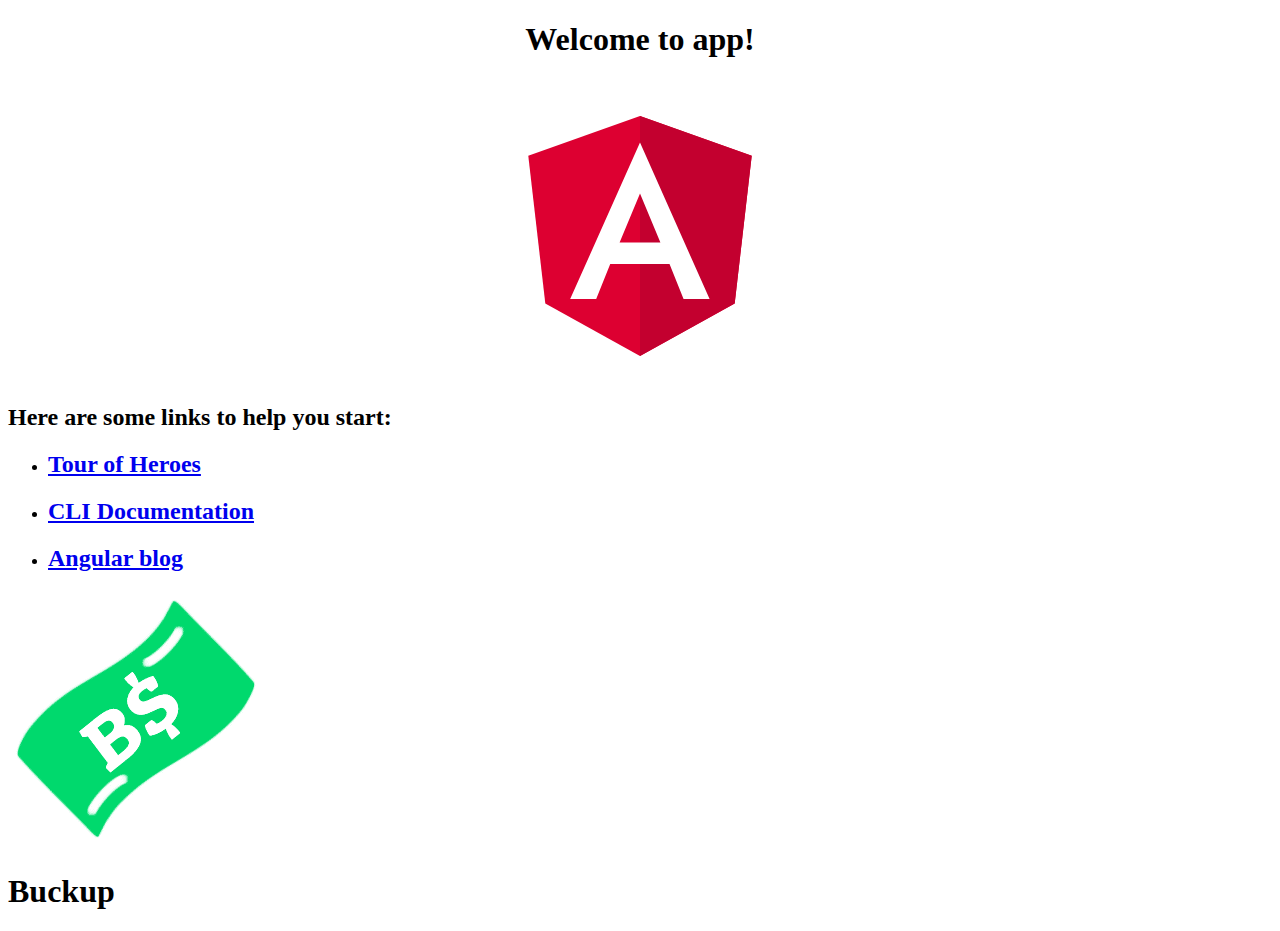
==== commit 6594dac5: "webapp" ====
--- a/index.html
+++ b/index.html
@@ -1 +1 @@
-<!doctype html><html lang="es"><head><meta charset="utf-8"><title>Buckup</title><base href="/"><link href="https://fonts.googleapis.com/icon?family=Material+Icons" rel="stylesheet"><!--Import materialize.css--><!--Let browser know website is optimized for mobile--><meta name="viewport" content="width=device-width,initial-scale=1"/><link rel="icon" type="image/x-icon" href="favicon.ico"><link rel="stylesheet" href="assets/css/styles.css"><meta name="theme-color" content="#29B6F6"><link rel="manifest" href="manifest.json"><link href="styles.42988850d6da218eee58.bundle.css" rel="stylesheet"/></head><body><app-root></app-root><script type="text/javascript" src="inline.13cd1d77f2d42acf6efc.bundle.js"></script><script type="text/javascript" src="polyfills.61df7d7ec492d95bb0b2.bundle.js"></script><script type="text/javascript" src="scripts.0bc8db1d935ef1b3b585.bundle.js"></script><script type="text/javascript" src="main.8331050ca41c1d70d46a.bundle.js"></script></body></html>+<!doctype html><html lang="en"><head><meta charset="utf-8"><title>Buckupco</title><base href="/"><meta name="viewport" content="width=device-width,initial-scale=1"><link rel="icon" type="image/x-icon" href="assets/icons/buckup256.png"><link rel="manifest" href="manifest.json"><link href="styles.d41d8cd98f00b204e980.bundle.css" rel="stylesheet"/></head><body><app-root></app-root><div class="splash" id="content"><img src="assets/icons/buckup256.png" alt="Buckup Logo"><h1>Buckup</h1></div><noscript><p>Perdón, tu navegador no soporta tanto ajetreo</p></noscript><script type="text/javascript" src="inline.4d875920ef940c88a8f8.bundle.js"></script><script type="text/javascript" src="polyfills.61df7d7ec492d95bb0b2.bundle.js"></script><script type="text/javascript" src="main.3119cc99aee2ac539358.bundle.js"></script></body></html>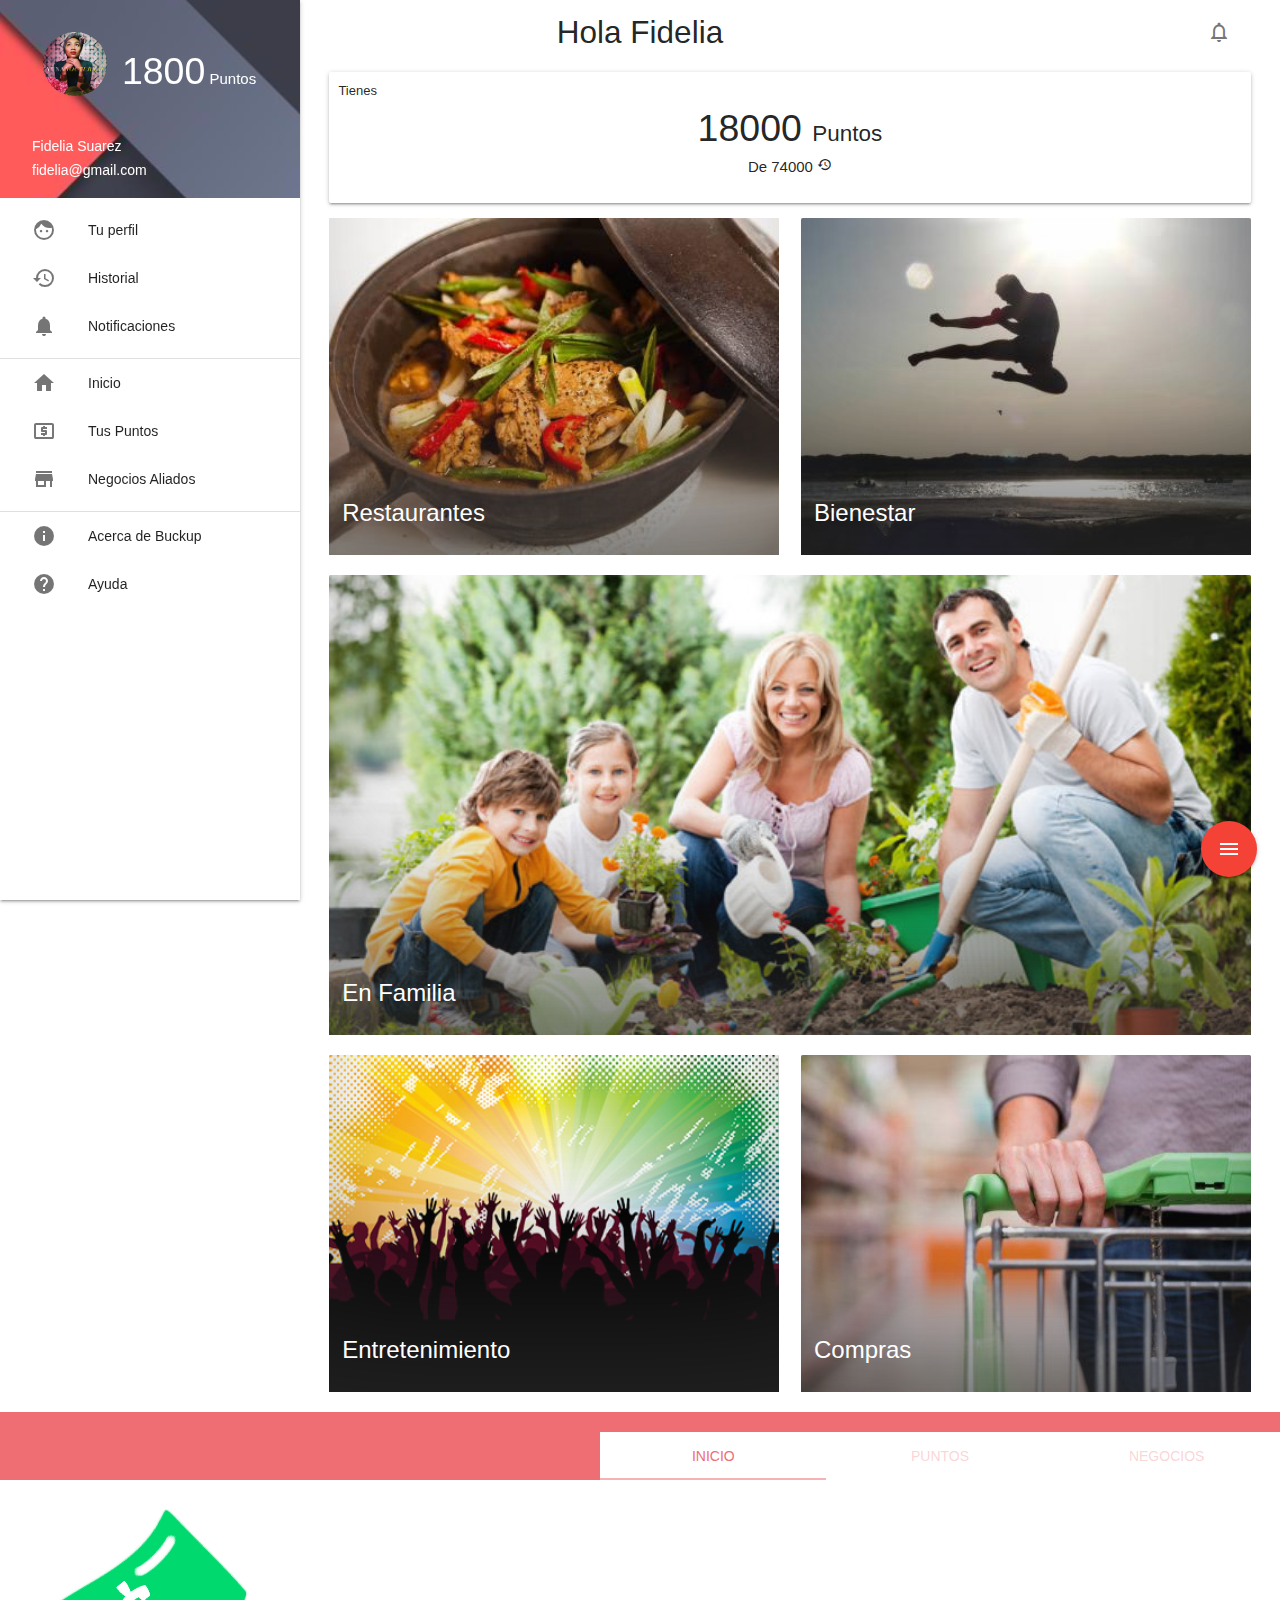
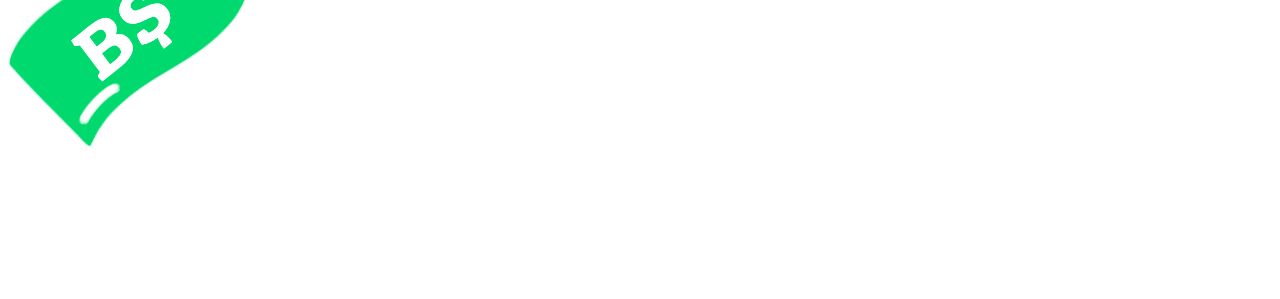
==== commit 44da47a8: "webapp version2" ====
--- a/index.html
+++ b/index.html
@@ -1 +1 @@
-<!doctype html><html lang="en"><head><meta charset="utf-8"><title>Buckupco</title><base href="/"><meta name="viewport" content="width=device-width,initial-scale=1"><link rel="icon" type="image/x-icon" href="assets/icons/buckup256.png"><link rel="manifest" href="manifest.json"><link href="styles.d41d8cd98f00b204e980.bundle.css" rel="stylesheet"/></head><body><app-root></app-root><div class="splash" id="content"><img src="assets/icons/buckup256.png" alt="Buckup Logo"><h1>Buckup</h1></div><noscript><p>Perdón, tu navegador no soporta tanto ajetreo</p></noscript><script type="text/javascript" src="inline.4d875920ef940c88a8f8.bundle.js"></script><script type="text/javascript" src="polyfills.61df7d7ec492d95bb0b2.bundle.js"></script><script type="text/javascript" src="main.3119cc99aee2ac539358.bundle.js"></script></body></html>+<!doctype html><html lang="es"><head><meta charset="utf-8"><title>Buckup</title><base href="/"><link href="https://fonts.googleapis.com/icon?family=Material+Icons" rel="stylesheet"><link rel="stylesheet" href="assets/css/styles.css"><meta name="viewport" content="width=device-width,initial-scale=1"><link rel="icon" type="image/x-icon" href="assets/icons/buckup256.png"><link rel="manifest" href="manifest.json"><meta name="theme-color" content="#29B6F6"><link href="styles.fc4f6fddd156f049b988.bundle.css" rel="stylesheet"/></head><body><app-root></app-root><div class="splash" id="content"><img src="assets/icons/buckup256.png" alt="Buckup Logo"><h1 style="color: white">Buckup</h1></div><noscript><p>Sorry, tu navegador no soporta tanto ajetreo</p></noscript><script type="text/javascript" src="inline.3d3aae30aad4249e12f0.bundle.js"></script><script type="text/javascript" src="polyfills.61df7d7ec492d95bb0b2.bundle.js"></script><script type="text/javascript" src="scripts.2ea1eec82ed10e1c00e8.bundle.js"></script><script type="text/javascript" src="main.db5c4fd7800ed22baffa.bundle.js"></script></body></html>--- a/assets/css/styles.css
+++ b/assets/css/styles.css
@@ -0,0 +1,78 @@
+
+
+/*Makes text unselectable*/
+.unselectable {
+    -webkit-touch-callout: none;
+    -webkit-user-select: none;
+    -khtml-user-select: none;
+    -moz-user-select: none;
+    -ms-user-select: none;
+    user-select: none;
+}
+
+/*Semantically friendly big text*/
+.big-text {
+    font-size: 2.5rem;
+}
+.little-text{
+    font-size: 60%;
+}
+/*moves content for work with the fixed sidenav on large screens*/
+ #body-content, main, footer {
+    padding-left: 300px;
+}
+#header-app{
+ margin-left: 300px !important;
+}
+@media only screen and (max-width: 992px) {
+   #body-content,
+    header,
+    main,
+    footer {
+        padding-left: 0;
+    }
+    
+    #header-app{
+        margin-left: 0px !important;
+    }
+}
+
+
+/*Removes bottom space, initially for the sidenav photo panel*/
+.no-bottom-space{
+    margin-bottom: 0;
+}
+
+/*makes the title card smaller and a little out of the layout of the card*/
+.title-card{
+    margin-left: -1rem;
+    margin-top: -1rem;
+    font-size: small;
+    display: block;
+}
+
+/*Removes margin*/
+#nopadding{
+ color:blue;
+ background-color: red;
+ padding-left: 0;
+ padding-right: 0;
+}
+
+/*Removes line below indicator*/
+#category_selector .indicator{
+    height: 0;
+}
+
+
+.tabs .tab a {
+  color: rgba(238, 110, 115, 0.3);
+    
+}
+
+.tabs-content.carousel .carousel-item { height: 100%; }
+
+/* nav ul a,
+nav .brand-logo {
+  color: #444 !important;
+} */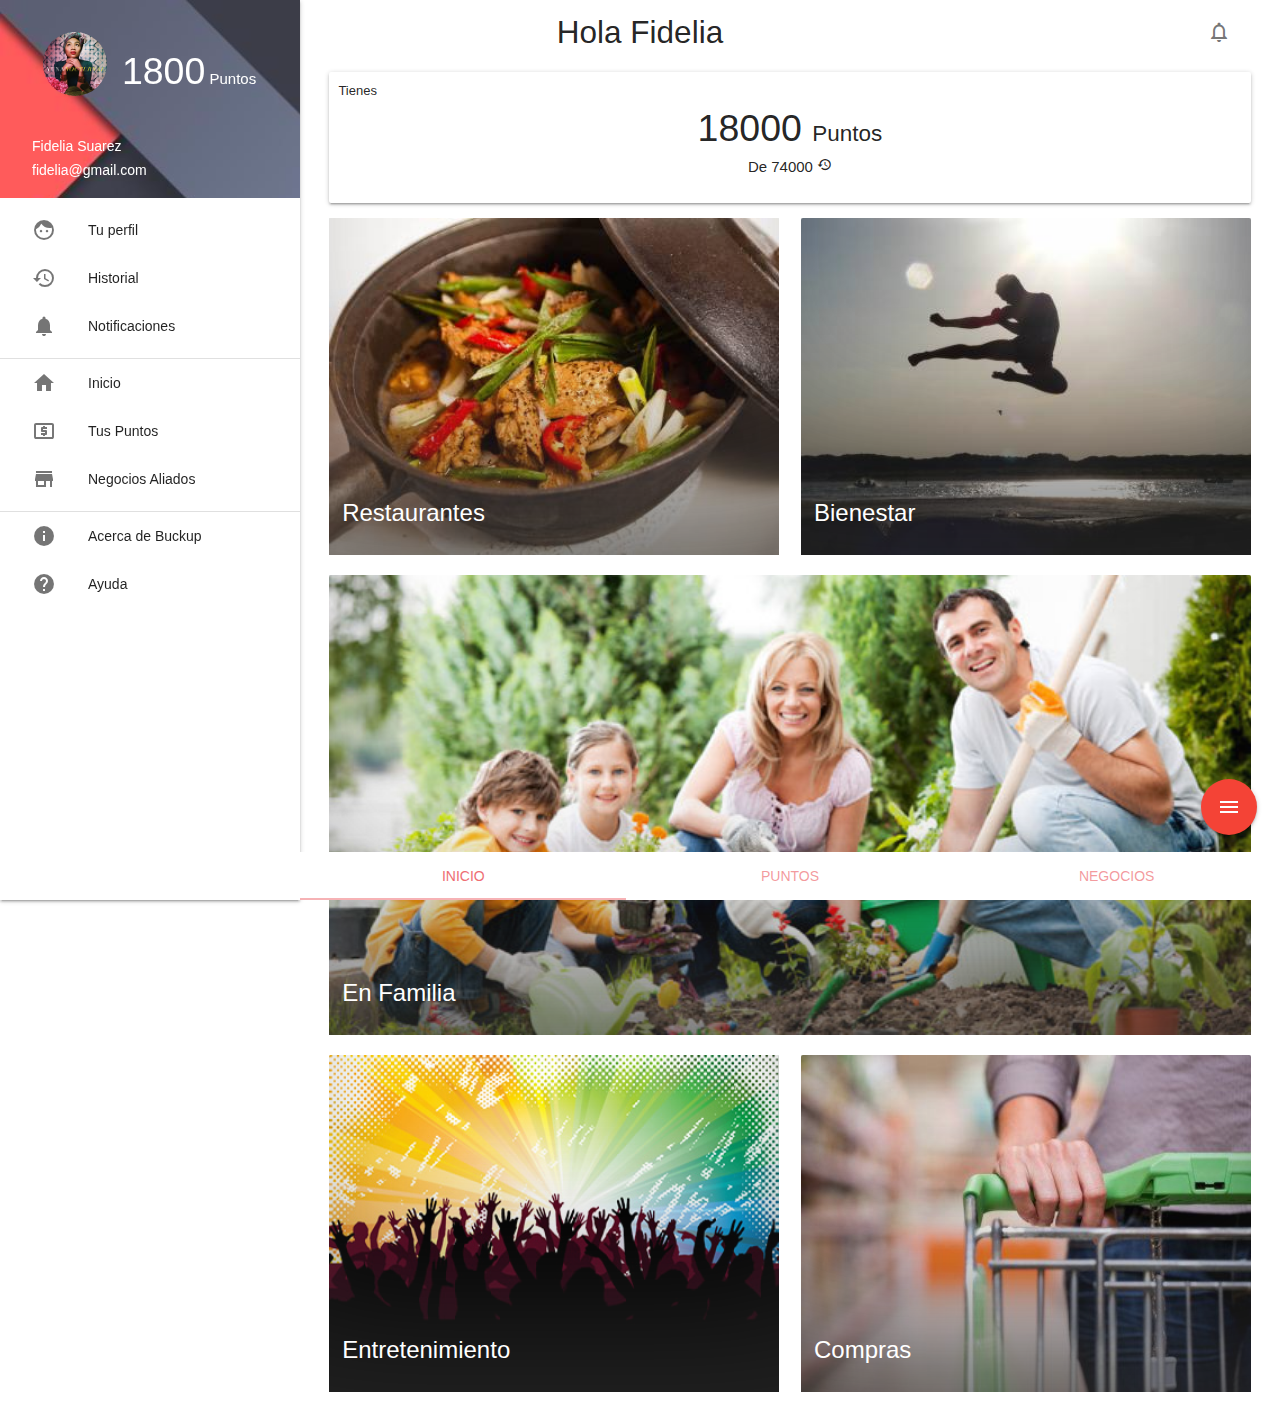
==== commit 5a038f5a: "webapp version3" ====
--- a/index.html
+++ b/index.html
@@ -1 +1 @@
-<!doctype html><html lang="es"><head><meta charset="utf-8"><title>Buckup</title><base href="/"><link href="https://fonts.googleapis.com/icon?family=Material+Icons" rel="stylesheet"><link rel="stylesheet" href="assets/css/styles.css"><meta name="viewport" content="width=device-width,initial-scale=1"><link rel="icon" type="image/x-icon" href="assets/icons/buckup256.png"><link rel="manifest" href="manifest.json"><meta name="theme-color" content="#29B6F6"><link href="styles.fc4f6fddd156f049b988.bundle.css" rel="stylesheet"/></head><body><app-root></app-root><div class="splash" id="content"><img src="assets/icons/buckup256.png" alt="Buckup Logo"><h1 style="color: white">Buckup</h1></div><noscript><p>Sorry, tu navegador no soporta tanto ajetreo</p></noscript><script type="text/javascript" src="inline.3d3aae30aad4249e12f0.bundle.js"></script><script type="text/javascript" src="polyfills.61df7d7ec492d95bb0b2.bundle.js"></script><script type="text/javascript" src="scripts.2ea1eec82ed10e1c00e8.bundle.js"></script><script type="text/javascript" src="main.db5c4fd7800ed22baffa.bundle.js"></script></body></html>+<!doctype html><html lang="es"><head><meta charset="utf-8"><title>Buckup</title><base href="/"><link href="https://fonts.googleapis.com/icon?family=Material+Icons" rel="stylesheet"><link rel="stylesheet" href="assets/css/styles.css"><meta name="viewport" content="width=device-width,initial-scale=1"><link rel="icon" type="image/x-icon" href="assets/icons/buckup256.png"><link rel="manifest" href="manifest.json"><meta name="theme-color" content="#29B6F6"><link href="styles.62e1495251850d634600.bundle.css" rel="stylesheet"/></head><body><app-root></app-root><noscript><p>Sorry, tu navegador no soporta tanto ajetreo</p></noscript><script type="text/javascript" src="inline.30dc7d477af017a918dc.bundle.js"></script><script type="text/javascript" src="polyfills.61df7d7ec492d95bb0b2.bundle.js"></script><script type="text/javascript" src="scripts.2ea1eec82ed10e1c00e8.bundle.js"></script><script type="text/javascript" src="main.7270fa295afe8c312f33.bundle.js"></script></body></html>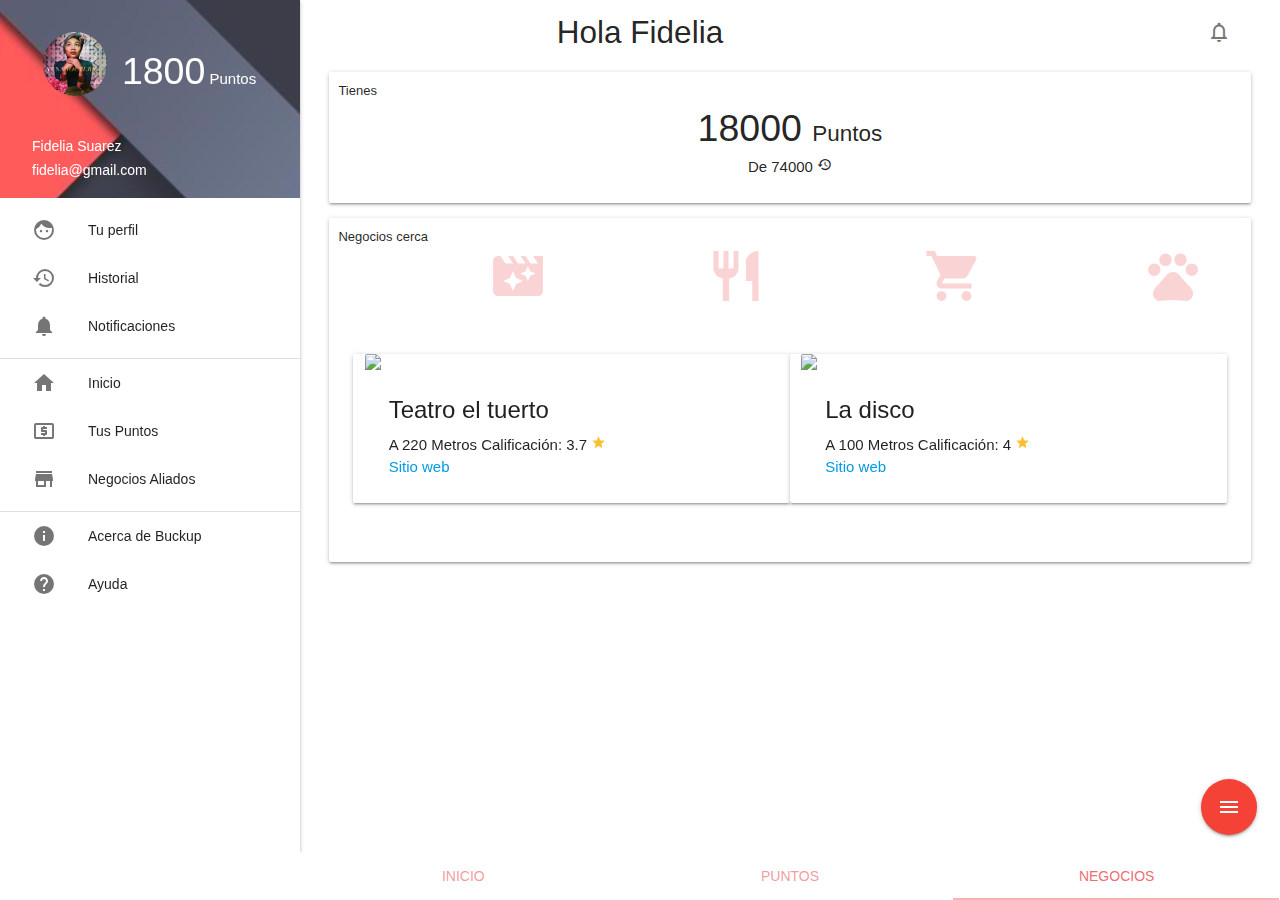
==== commit 7fc8bfd9: "Nuevo build probando angular 6" ====
--- a/index.html
+++ b/index.html
@@ -1 +1,74 @@
-<!doctype html><html lang="es"><head><meta charset="utf-8"><title>Buckup</title><base href="/"><link href="https://fonts.googleapis.com/icon?family=Material+Icons" rel="stylesheet"><link rel="stylesheet" href="assets/css/styles.css"><meta name="viewport" content="width=device-width,initial-scale=1"><link rel="icon" type="image/x-icon" href="assets/icons/buckup256.png"><link rel="manifest" href="manifest.json"><meta name="theme-color" content="#29B6F6"><link href="styles.62e1495251850d634600.bundle.css" rel="stylesheet"/></head><body><app-root></app-root><noscript><p>Sorry, tu navegador no soporta tanto ajetreo</p></noscript><script type="text/javascript" src="inline.30dc7d477af017a918dc.bundle.js"></script><script type="text/javascript" src="polyfills.61df7d7ec492d95bb0b2.bundle.js"></script><script type="text/javascript" src="scripts.2ea1eec82ed10e1c00e8.bundle.js"></script><script type="text/javascript" src="main.7270fa295afe8c312f33.bundle.js"></script></body></html>+<!DOCTYPE html><html lang="es"><head>
+  <meta charset="utf-8">
+  <title>Buckup</title>
+  <base href="/">
+
+  <link href="https://fonts.googleapis.com/icon?family=Material+Icons" rel="stylesheet">
+
+  <link rel="stylesheet" href="assets/css/styles.css">
+  <meta name="viewport" content="width=device-width, initial-scale=1">
+  <link rel="icon" type="image/x-icon" href="assets/icons/kanjea.png">
+  <link rel="manifest" href="manifest.json">
+  <meta name="theme-color" content="#29B6F6">
+
+
+  <!--
+  <script type="text/javascript">
+    google.charts.load('current', { 'packages': ['corechart', 'line'] });
+    google.charts.setOnLoadCallback(drawChart)
+
+    function drawChart() {
+      var data = new google.visualization.DataTable();
+      data.addColumn('date', 'Time');
+      data.addColumn('number', 'Rating');
+      data.addRows([
+        [new Date(2018, 0, 1), 5000], [new Date(2018, 0, 2), 5000], [new Date(2018, 0, 3), 5000],
+        [new Date(2018, 0, 4), 1000], [new Date(2018, 0, 5), 3000], [new Date(2018, 0, 6), 4000],
+        [new Date(2018, 0, 7), 4000], [new Date(2018, 0, 8), 5000], [new Date(2018, 0, 9), 6000],
+        [new Date(2018, 0, 10), 5000], [new Date(2018, 0, 11), 8000], [new Date(2018, 0, 12), 6000],
+        [new Date(2018, 0, 13), 6000], [new Date(2018, 0, 14), 6000], [new Date(2018, 0, 15), 6000],
+        [new Date(2018, 0, 16), 6000], [new Date(2018, 0, 17), 6000], [new Date(2018, 0, 18), 6000],
+        [new Date(2018, 0, 19), 3000], [new Date(2018, 0, 20), 1000], [new Date(2018, 0, 21), 2000],
+        [new Date(2018, 0, 22), 4000], [new Date(2018, 0, 23), 6000], [new Date(2018, 0, 24), 5000],
+        [new Date(2018, 0, 25), 9000], [new Date(2018, 0, 26), 4000], [new Date(2018, 0, 27), 9000],
+        [new Date(2018, 0, 28), 8000], [new Date(2018, 0, 29), 6000], [new Date(2018, 0, 30), 4000],
+        [new Date(2018, 0, 31), 6000], [new Date(2018, 1, 1), 7], [new Date(2018, 1, 2), 9000]
+      ]);
+
+      var options = {
+        hAxis: { title: 'Últimos 30 días', titleTextStyle: { color: '#333' }, format: 'M/d/yy', gridLines: { count: 10 } },
+        vAxis: { minValue: 0 },
+        title: 'Historial de puntos',
+        curveType: 'function',
+        legend: 'none',
+        colors: ["#3e95cd"],
+        lineWidth: 3,
+        animation: {
+          startup: true,
+          duration: 1000,
+          easing: 'out',
+        },
+        chartArea: { left: '10%', width: '90%' }
+      };
+
+      var chart = new google.visualization.LineChart(document.getElementById('curve_chart'));
+
+      chart.draw(data, options);
+
+    }
+  </script> -->
+  <link rel="manifest" href="manifest.json">
+  <meta name="theme-color" content="#1976d2">
+<link rel="stylesheet" href="styles.c10a240bad073faac245.css"></head>
+
+<body>
+  <app-root></app-root>
+
+  <noscript>
+    <p>Sorry, tu navegador no soporta tanto ajetreo</p>
+  </noscript>
+
+
+
+
+<script type="text/javascript" src="runtime.6afe30102d8fe7337431.js"></script><script type="text/javascript" src="polyfills.63367aac1003b669380e.js"></script><script type="text/javascript" src="scripts.7260ab8dd91d873ca0ef.js"></script><script type="text/javascript" src="main.dcdfaa6b9092a104ee1d.js"></script></body></html>--- a/assets/css/styles.css
+++ b/assets/css/styles.css
@@ -1,78 +1,78 @@
-
-
-/*Makes text unselectable*/
-.unselectable {
-    -webkit-touch-callout: none;
-    -webkit-user-select: none;
-    -khtml-user-select: none;
-    -moz-user-select: none;
-    -ms-user-select: none;
-    user-select: none;
-}
-
-/*Semantically friendly big text*/
-.big-text {
-    font-size: 2.5rem;
-}
-.little-text{
-    font-size: 60%;
-}
-/*moves content for work with the fixed sidenav on large screens*/
- #body-content, main, footer {
-    padding-left: 300px;
-}
-#header-app{
- margin-left: 300px !important;
-}
-@media only screen and (max-width: 992px) {
-   #body-content,
-    header,
-    main,
-    footer {
-        padding-left: 0;
-    }
-    
-    #header-app{
-        margin-left: 0px !important;
-    }
-}
-
-
-/*Removes bottom space, initially for the sidenav photo panel*/
-.no-bottom-space{
-    margin-bottom: 0;
-}
-
-/*makes the title card smaller and a little out of the layout of the card*/
-.title-card{
-    margin-left: -1rem;
-    margin-top: -1rem;
-    font-size: small;
-    display: block;
-}
-
-/*Removes margin*/
-#nopadding{
- color:blue;
- background-color: red;
- padding-left: 0;
- padding-right: 0;
-}
-
-/*Removes line below indicator*/
-#category_selector .indicator{
-    height: 0;
-}
-
-
-.tabs .tab a {
-  color: rgba(238, 110, 115, 0.3);
-    
-}
-
-.tabs-content.carousel .carousel-item { height: 100%; }
-
-/* nav ul a,
-nav .brand-logo {
-  color: #444 !important;
+
+
+/*Makes text unselectable*/
+.unselectable {
+    -webkit-touch-callout: none;
+    -webkit-user-select: none;
+    -khtml-user-select: none;
+    -moz-user-select: none;
+    -ms-user-select: none;
+    user-select: none;
+}
+
+/*Semantically friendly big text*/
+.big-text {
+    font-size: 2.5rem;
+}
+.little-text{
+    font-size: 60%;
+}
+/*moves content for work with the fixed sidenav on large screens*/
+ #body-content, main, footer {
+    padding-left: 300px;
+}
+#header-app{
+ margin-left: 300px !important;
+}
+@media only screen and (max-width: 992px) {
+   #body-content,
+    header,
+    main,
+    footer {
+        padding-left: 0;
+    }
+    
+    #header-app{
+        margin-left: 0px !important;
+    }
+}
+
+
+/*Removes bottom space, initially for the sidenav photo panel*/
+.no-bottom-space{
+    margin-bottom: 0;
+}
+
+/*makes the title card smaller and a little out of the layout of the card*/
+.title-card{
+    margin-left: -1rem;
+    margin-top: -1rem;
+    font-size: small;
+    display: block;
+}
+
+/*Removes margin*/
+#nopadding{
+ color:blue;
+ background-color: red;
+ padding-left: 0;
+ padding-right: 0;
+}
+
+/*Removes line below indicator*/
+#category_selector .indicator{
+    height: 0;
+}
+
+
+.tabs .tab a {
+  color: rgba(238, 110, 115, 0.3);
+    
+}
+
+.tabs-content.carousel .carousel-item { height: 100%; }
+
+/* nav ul a,
+nav .brand-logo {
+  color: #444 !important;
 } */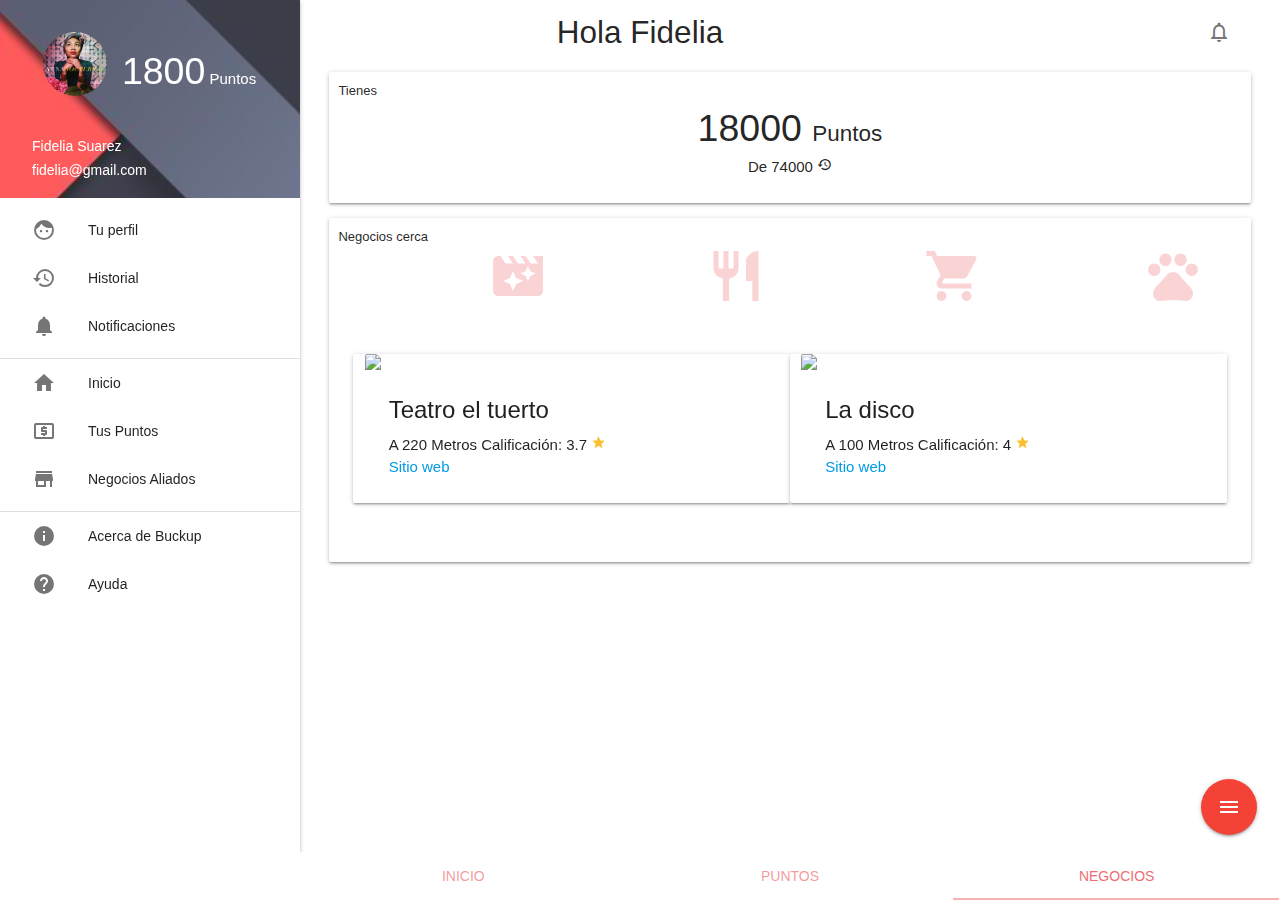
==== commit 931bf43f: "Update index.html" ====
--- a/index.html
+++ b/index.html
@@ -1,6 +1,6 @@
 <!DOCTYPE html><html lang="es"><head>
   <meta charset="utf-8">
-  <title>Buckup</title>
+  <title>Kanjea</title>
   <base href="/">
 
   <link href="https://fonts.googleapis.com/icon?family=Material+Icons" rel="stylesheet">
@@ -71,4 +71,4 @@
 
 
 
-<script type="text/javascript" src="runtime.6afe30102d8fe7337431.js"></script><script type="text/javascript" src="polyfills.63367aac1003b669380e.js"></script><script type="text/javascript" src="scripts.7260ab8dd91d873ca0ef.js"></script><script type="text/javascript" src="main.dcdfaa6b9092a104ee1d.js"></script></body></html>+<script type="text/javascript" src="runtime.6afe30102d8fe7337431.js"></script><script type="text/javascript" src="polyfills.63367aac1003b669380e.js"></script><script type="text/javascript" src="scripts.7260ab8dd91d873ca0ef.js"></script><script type="text/javascript" src="main.dcdfaa6b9092a104ee1d.js"></script></body></html>
